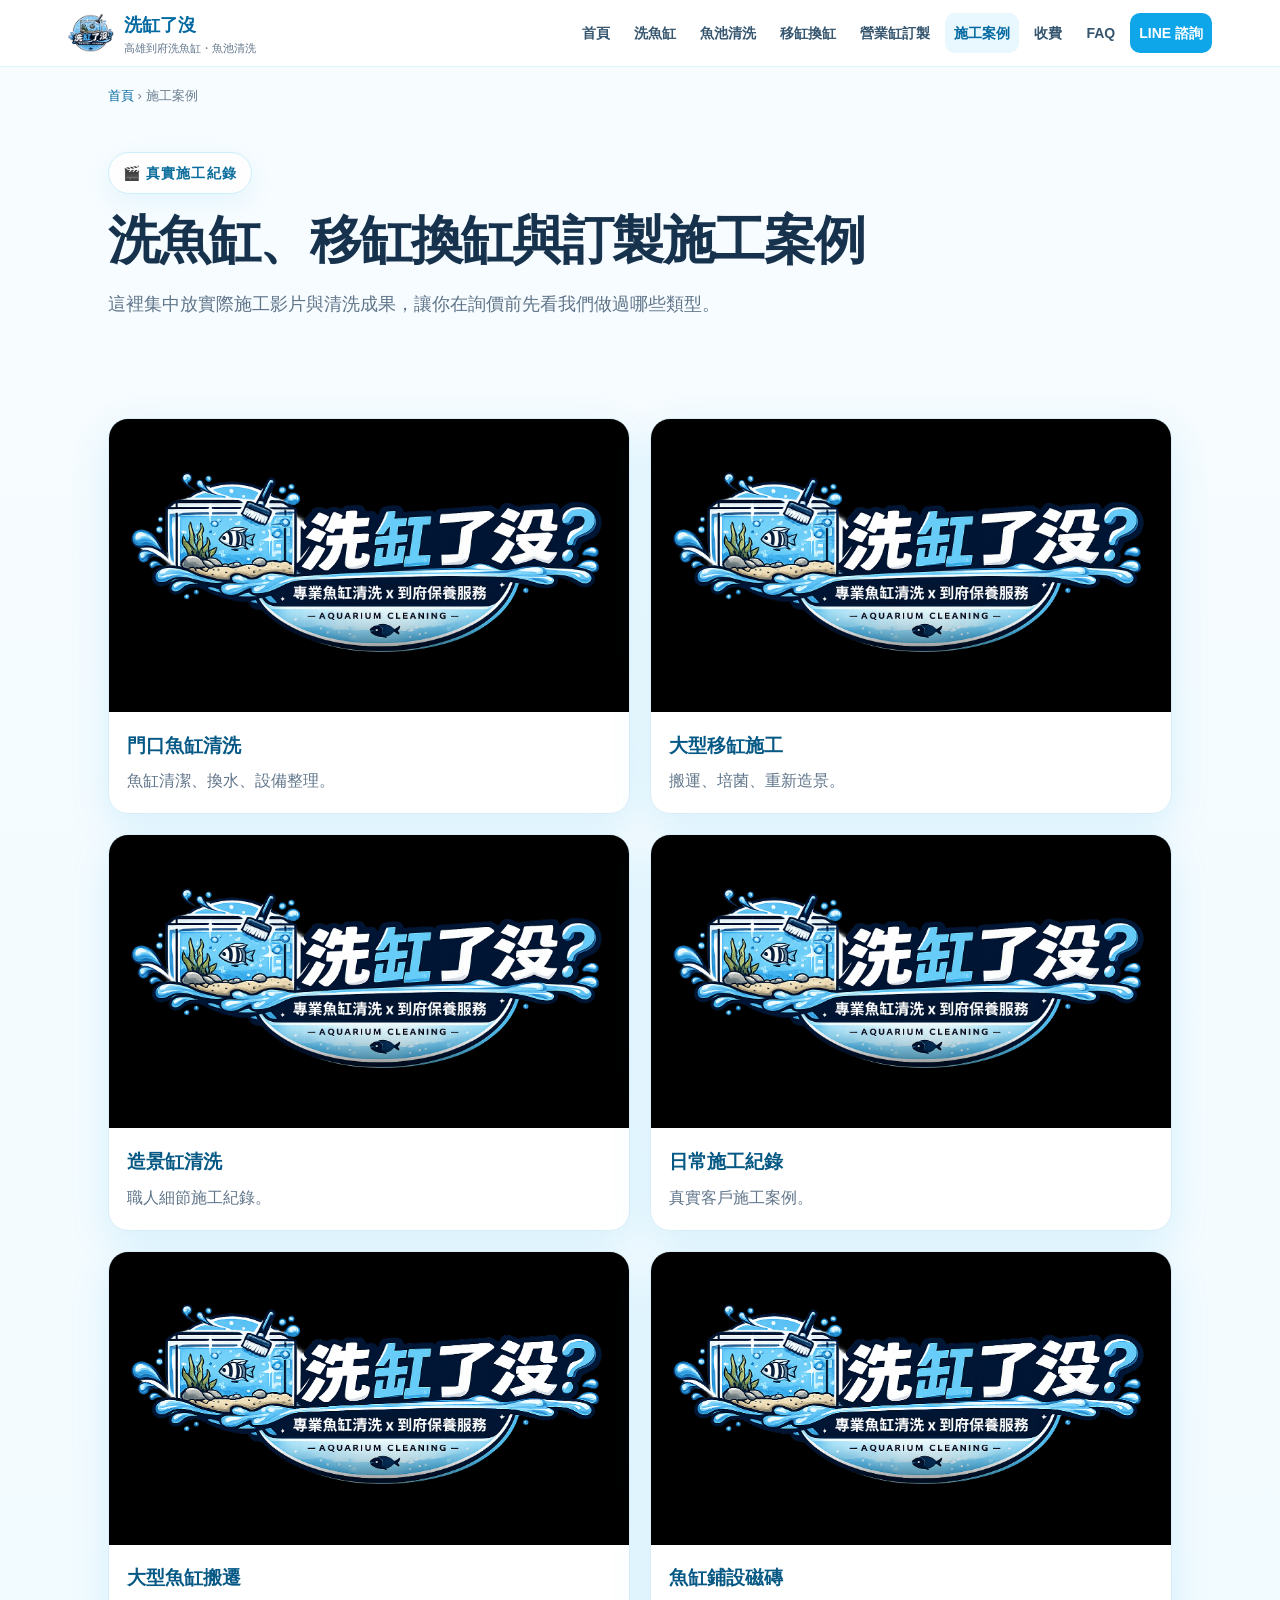
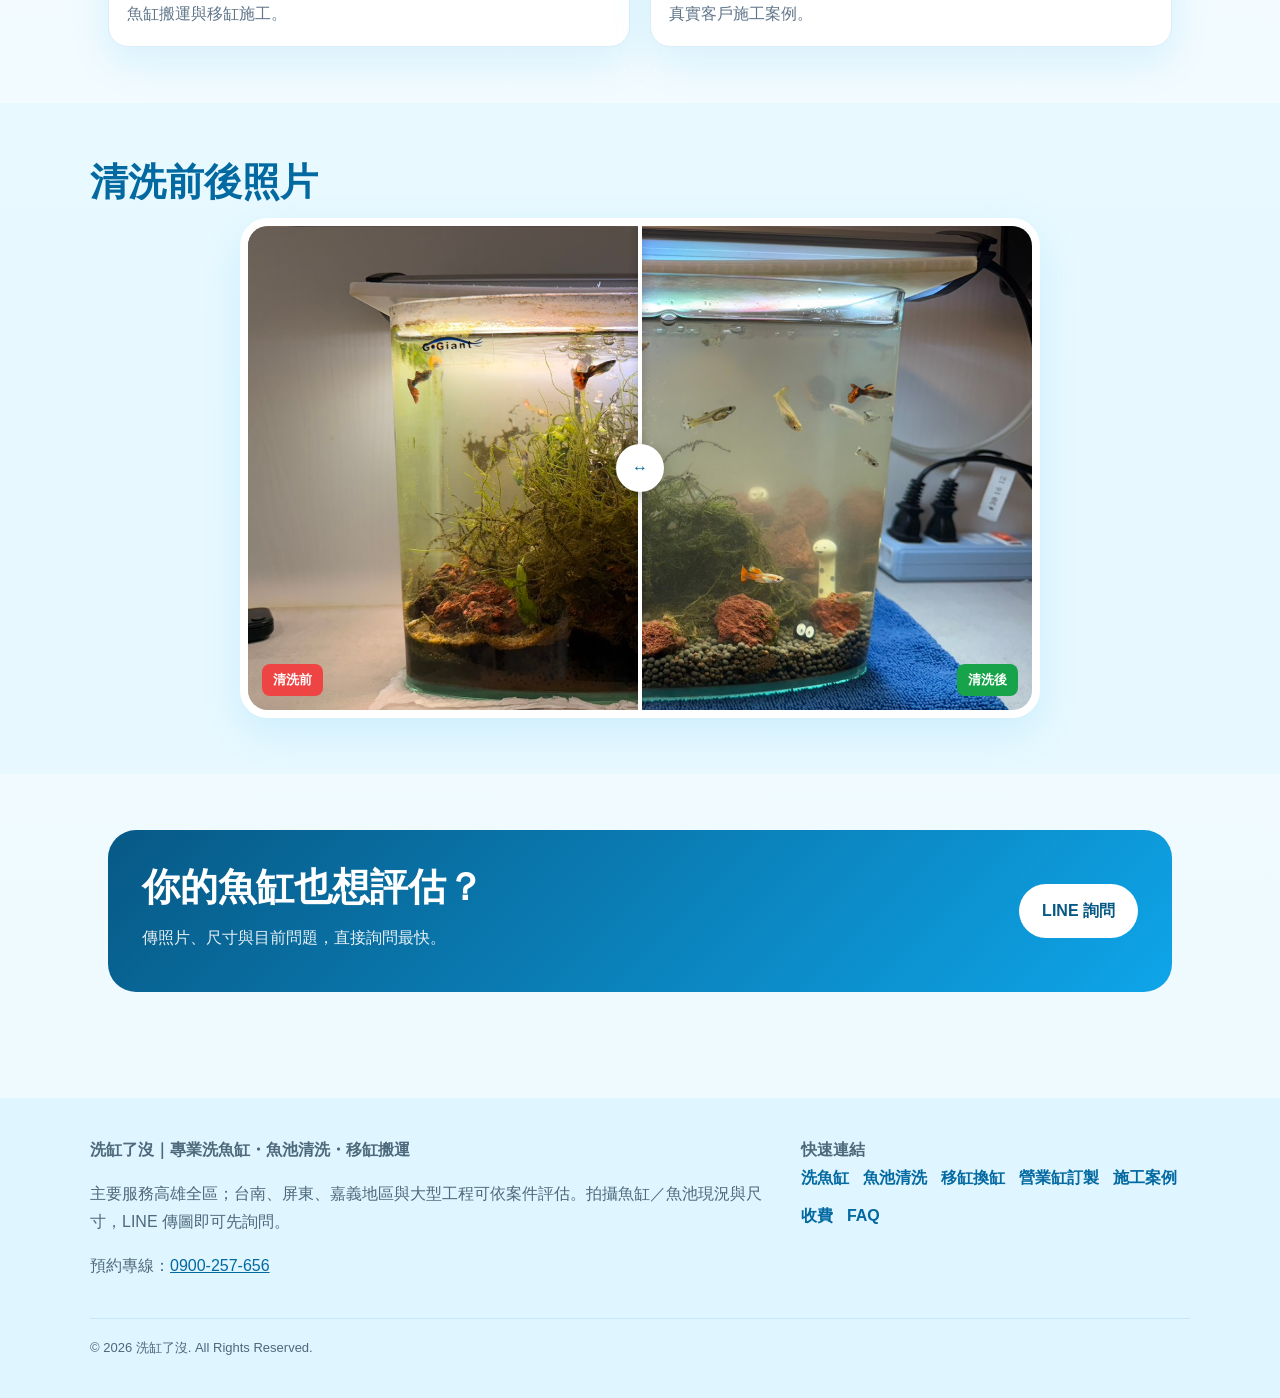
==== cases.html @ 27ceb991 "Add files via upload" ====
<!DOCTYPE html><html lang="zh-Hant-TW"><head><meta charset="UTF-8"><meta name="viewport" content="width=device-width,initial-scale=1.0">
<title>高雄洗魚缸施工案例｜清洗、移缸、訂製實績｜洗缸了沒</title><meta name="description" content="洗缸了沒真實施工案例：魚缸清洗、換缸移缸、魚缸搬遷、造景缸清潔與營業魚缸訂製。查看影片、清洗前後照片與客戶回饋。"><meta name="robots" content="index,follow,max-image-preview:large"><meta name="google-site-verification" content="-i7VXnsVg4zDJ8ApWec60F25MyH0KKUn08Q0PoNsedw"><link rel="canonical" href="https://erita2114.github.io/wash-tank/cases.html">
<link rel="icon" type="image/png" sizes="48x48" href="https://erita2114.github.io/wash-tank/images/logo_48x48.png"><link rel="apple-touch-icon" sizes="180x180" href="https://erita2114.github.io/wash-tank/images/logo_180x180.png"><meta name="theme-color" content="#0ea5e9">
<meta property="og:locale" content="zh_TW"><meta property="og:type" content="website"><meta property="og:site_name" content="洗缸了沒"><meta property="og:title" content="高雄洗魚缸施工案例｜清洗、移缸、訂製實績｜洗缸了沒"><meta property="og:description" content="洗缸了沒真實施工案例：魚缸清洗、換缸移缸、魚缸搬遷、造景缸清潔與營業魚缸訂製。查看影片、清洗前後照片與客戶回饋。"><meta property="og:url" content="https://erita2114.github.io/wash-tank/cases.html"><meta property="og:image" content="https://erita2114.github.io/wash-tank/images/logo2.png"><meta property="og:image:alt" content="洗缸了沒－專業洗魚缸與魚池清洗服務">
<meta name="twitter:card" content="summary_large_image"><meta name="twitter:title" content="高雄洗魚缸施工案例｜清洗、移缸、訂製實績｜洗缸了沒"><meta name="twitter:description" content="洗缸了沒真實施工案例：魚缸清洗、換缸移缸、魚缸搬遷、造景缸清潔與營業魚缸訂製。查看影片、清洗前後照片與客戶回饋。"><meta name="twitter:image" content="https://erita2114.github.io/wash-tank/images/logo2.png">
<link rel="stylesheet" href="site.css"><script type="application/ld+json">{"@context":"https://schema.org","@type":"CollectionPage","name":"洗缸了沒施工案例","url":"https://erita2114.github.io/wash-tank/cases.html","description":"洗缸了沒真實施工案例：魚缸清洗、換缸移缸、魚缸搬遷、造景缸清潔與營業魚缸訂製。查看影片、清洗前後照片與客戶回饋。"}</script></head><body><a class="skip" href="#main">跳到主要內容</a>
<header class="site-header"><nav class="navbar" aria-label="主要導覽">
<a class="brand" href="index.html"><img src="https://erita2114.github.io/wash-tank/images/logo.png" width="46" height="46" alt="洗缸了沒 logo"><span><strong>洗缸了沒</strong><small>高雄到府洗魚缸・魚池清洗</small></span></a>
<button class="menu-btn" type="button" aria-label="開啟選單" aria-expanded="false">☰</button><div class="nav-links"><a href="index.html">首頁</a><a href="fish-tank-cleaning.html">洗魚缸</a><a href="pond-cleaning.html">魚池清洗</a><a href="tank-moving.html">移缸換缸</a><a href="commercial-aquarium.html">營業缸訂製</a><a href="cases.html" aria-current="page">施工案例</a><a href="pricing.html">收費</a><a href="faq.html">FAQ</a><a class="nav-cta" href="https://lin.ee/5P4y75u" rel="nofollow noopener">LINE 諮詢</a></div>
</nav></header><div class="breadcrumb"><a href="index.html">首頁</a> › 施工案例</div><main id="main"><section class="page-hero"><span class="eyebrow">🎬 真實施工紀錄</span><h1>洗魚缸、移缸換缸與訂製施工案例</h1><p>這裡集中放實際施工影片與清洗成果，讓你在詢價前先看我們做過哪些類型。</p></section><section class="section"><div class="video-grid"><article class="video-card"><video controls playsinline preload="metadata" poster="https://erita2114.github.io/wash-tank/images/logo2.png"><source src="https://erita2114.github.io/wash-tank/videos/a01.mp4" type="video/mp4"></video><div class="info"><h3>門口魚缸清洗</h3><p>魚缸清潔、換水、設備整理。</p></div></article><article class="video-card"><video controls playsinline preload="metadata" poster="https://erita2114.github.io/wash-tank/images/logo2.png"><source src="https://erita2114.github.io/wash-tank/videos/%E6%8F%9B%E7%BC%B8%E5%BD%B1%E7%89%87%E6%AA%94%E5%90%8D.mp4" type="video/mp4"></video><div class="info"><h3>大型移缸施工</h3><p>搬運、培菌、重新造景。</p></div></article><article class="video-card"><video controls playsinline preload="metadata" poster="https://erita2114.github.io/wash-tank/images/logo2.png"><source src="https://erita2114.github.io/wash-tank/videos/%E6%B8%85%E6%B4%97%E9%AD%9A%E7%BC%B8%E5%BD%B1%E7%89%87%E6%AA%94%E5%90%8D.mp4" type="video/mp4"></video><div class="info"><h3>造景缸清洗</h3><p>職人細節施工紀錄。</p></div></article><article class="video-card"><video controls playsinline preload="metadata" poster="https://erita2114.github.io/wash-tank/images/logo2.png"><source src="https://erita2114.github.io/wash-tank/videos/%E4%B8%83%E8%B3%A2%E8%B7%AF188%E8%99%9F%20%E5%BD%B1%E7%89%87.mp4" type="video/mp4"></video><div class="info"><h3>日常施工紀錄</h3><p>真實客戶施工案例。</p></div></article><article class="video-card"><video controls playsinline preload="metadata" poster="https://erita2114.github.io/wash-tank/images/logo2.png"><source src="https://erita2114.github.io/wash-tank/videos/%E9%AD%9A%E7%BC%B8%E6%90%AC%E9%81%B7%E5%BD%B1%E7%89%871.mp4" type="video/mp4"></video><div class="info"><h3>大型魚缸搬遷</h3><p>魚缸搬運與移缸施工。</p></div></article><article class="video-card"><video controls playsinline preload="metadata" poster="https://erita2114.github.io/wash-tank/images/logo2.png"><source src="https://erita2114.github.io/wash-tank/videos/%E9%AD%9A%E7%BC%B8%E9%8B%AA%E7%A3%81%E7%A3%9A1.mp4" type="video/mp4"></video><div class="info"><h3>魚缸鋪設磁磚</h3><p>真實客戶施工案例。</p></div></article></div></section><section class="section alt"><div class="inner"><h2>清洗前後照片</h2><div class="comparison"><img class="after" src="https://erita2114.github.io/wash-tank/images/after1.jpg" alt="魚缸清洗後"><span class="label after-l">清洗後</span><img class="before" src="https://erita2114.github.io/wash-tank/images/before1.jpg" alt="魚缸清洗前"><span class="label before-l">清洗前</span><div class="compare-handle"><div class="compare-knob">↔</div></div></div></div></section><section class="section"><div class="callout"><div><h2>你的魚缸也想評估？</h2><p>傳照片、尺寸與目前問題，直接詢問最快。</p></div><a class="btn" href="https://lin.ee/5P4y75u" rel="nofollow noopener">LINE 詢問</a></div></section></main><footer><div class="footer-inner"><div><strong>洗缸了沒｜專業洗魚缸・魚池清洗・移缸搬運</strong><p>主要服務高雄全區；台南、屏東、嘉義地區與大型工程可依案件評估。拍攝魚缸／魚池現況與尺寸，LINE 傳圖即可先詢問。</p><p>預約專線：<a href="tel:0900257656">0900-257-656</a></p></div><div><strong>快速連結</strong><div class="footer-links"><a href="fish-tank-cleaning.html">洗魚缸</a><a href="pond-cleaning.html">魚池清洗</a><a href="tank-moving.html">移缸換缸</a><a href="commercial-aquarium.html">營業缸訂製</a><a href="cases.html">施工案例</a><a href="pricing.html">收費</a><a href="faq.html">FAQ</a></div></div></div><div class="copyright">© 2026 洗缸了沒. All Rights Reserved.</div></footer><script src="site.js" defer></script></body></html>
---- site.css ----
:root{--bg:#f0faff;--card:#fff;--blue:#0ea5e9;--blue-dark:#0369a1;--ink:#17324d;--muted:#60758a;--line:#d9eef8;--soft:#e9f8ff;--green:#16a34a;--amber:#f59e0b;--radius:22px;--shadow:0 14px 40px rgba(14,165,233,.12)}
*{box-sizing:border-box}html{scroll-behavior:smooth}body{margin:0;font-family:-apple-system,BlinkMacSystemFont,"Segoe UI","Noto Sans TC",Arial,sans-serif;color:var(--ink);background:linear-gradient(180deg,#f7fcff 0,#eefaff 100%);line-height:1.75}img{max-width:100%;height:auto}a{color:var(--blue-dark)}
.skip{position:absolute;left:-9999px}.skip:focus{left:12px;top:12px;background:#fff;padding:10px 14px;z-index:9999;border-radius:10px}
.site-header{position:sticky;top:0;z-index:1000;background:rgba(255,255,255,.92);backdrop-filter:blur(14px);border-bottom:1px solid rgba(14,165,233,.12)}
.navbar{max-width:1180px;margin:auto;display:flex;align-items:center;gap:18px;padding:10px 18px}.brand{display:flex;align-items:center;gap:10px;text-decoration:none;min-width:190px}.brand img{width:46px;height:46px;object-fit:contain}.brand strong{display:block;color:var(--blue-dark);font-size:18px}.brand small{display:block;color:var(--muted);font-size:11px;line-height:1.25}.nav-links{margin-left:auto;display:flex;flex-wrap:wrap;align-items:center;gap:6px}.nav-links a{text-decoration:none;color:#36566f;padding:8px 9px;border-radius:10px;font-size:14px;font-weight:650}.nav-links a:hover,.nav-links a[aria-current="page"]{background:var(--soft);color:var(--blue-dark)}.nav-cta{background:var(--blue)!important;color:#fff!important}.menu-btn{display:none;margin-left:auto;border:0;background:var(--soft);font-size:22px;border-radius:10px;padding:7px 10px}
.hero{position:relative;overflow:hidden;padding:72px 18px 58px}.hero:before,.hero:after{content:"";position:absolute;border-radius:50%;background:radial-gradient(circle at 30% 30%,rgba(255,255,255,.95),rgba(56,189,248,.16));z-index:-1}.hero:before{width:260px;height:260px;left:-90px;top:40px}.hero:after{width:340px;height:340px;right:-140px;bottom:-80px}.hero-inner{max-width:1100px;margin:auto;display:grid;grid-template-columns:1.15fr .85fr;gap:38px;align-items:center}.eyebrow{display:inline-flex;gap:8px;align-items:center;background:#e0f7ff;color:#075985;padding:7px 12px;border-radius:999px;font-size:14px;font-weight:800}.hero h1,.page-hero h1{font-size:clamp(34px,5.3vw,62px);line-height:1.16;margin:16px 0 18px;letter-spacing:-.03em}.hero p{font-size:18px;color:#49657b;max-width:720px}.hero-logo-card{background:linear-gradient(180deg,#fff,#e5f7ff);border:10px solid #fff;border-radius:42px;padding:38px 24px;box-shadow:0 24px 60px rgba(14,165,233,.18);text-align:center;min-height:360px;display:flex;flex-direction:column;justify-content:center;position:relative}.hero-logo-card img{width:min(420px,90%);margin:auto}.fish-row{font-size:36px;letter-spacing:18px;opacity:.82}.cta-row{display:flex;gap:12px;flex-wrap:wrap;margin-top:25px}.btn{display:inline-flex;align-items:center;justify-content:center;text-decoration:none;border-radius:999px;padding:12px 22px;font-weight:850;border:1px solid transparent}.btn-primary{background:var(--blue);color:#fff;box-shadow:0 8px 24px rgba(14,165,233,.28)}.btn-secondary{background:#fff;border-color:#bfe7f8;color:var(--blue-dark)}
.trust{max-width:1100px;margin:26px auto 38px;padding:0 18px;display:grid;grid-template-columns:repeat(3,1fr);gap:12px;position:relative;z-index:3}.trust div{background:#fff;border:1px solid var(--line);border-radius:16px;padding:15px 18px;box-shadow:0 8px 26px rgba(14,165,233,.08);font-weight:750;text-align:center;color:#315b75}
.section{max-width:1100px;margin:auto;padding:56px 18px}.section.alt{max-width:none;background:rgba(224,247,255,.55)}.section.alt>.inner{max-width:1100px;margin:auto}.section h2{font-size:clamp(26px,4vw,38px);line-height:1.25;color:var(--blue-dark);margin:0 0 12px}.lead{color:var(--muted);font-size:17px;margin:0 0 28px}.grid{display:grid;grid-template-columns:repeat(3,1fr);gap:18px}.grid.two{grid-template-columns:repeat(2,1fr)}.card{background:var(--card);border:1px solid var(--line);border-radius:var(--radius);padding:24px;box-shadow:var(--shadow)}.card h3{margin:8px 0;color:#075985;font-size:21px}.card p{color:#5d7183;margin:8px 0 0}.icon{font-size:34px}.service-card a.more{display:inline-block;margin-top:16px;font-weight:850;text-decoration:none}.badge{display:inline-block;background:#e5f8ed;color:#167c3d;border-radius:999px;padding:4px 9px;font-size:12px;font-weight:800}.price{font-size:31px;font-weight:900;color:var(--blue);margin-top:8px}.note{font-size:13px;color:#6f8292}.callout{background:linear-gradient(135deg,#075985,#0ea5e9);color:#fff;border-radius:28px;padding:34px;display:flex;align-items:center;gap:28px;justify-content:space-between}.callout h2{color:#fff}.callout p{margin:6px 0;opacity:.9}.callout .btn{background:#fff;color:#075985;white-space:nowrap}
.comparison{position:relative;max-width:800px;aspect-ratio:16/10;margin:auto;border:8px solid #fff;border-radius:28px;overflow:hidden;box-shadow:var(--shadow);user-select:none}.comparison img{position:absolute;width:100%;height:100%;object-fit:cover;left:0;top:0}.comparison .after{z-index:1}.comparison .before{z-index:2;clip-path:inset(0 50% 0 0)}.compare-handle{position:absolute;z-index:4;left:calc(50% - 2px);top:0;width:4px;height:100%;background:#fff;box-shadow:0 0 8px #0004;cursor:ew-resize}.compare-knob{position:absolute;width:48px;height:48px;left:50%;top:50%;transform:translate(-50%,-50%);background:#fff;color:#0369a1;border-radius:50%;display:grid;place-items:center;font-weight:900;box-shadow:0 4px 18px #0004}.label{position:absolute;bottom:14px;z-index:3;padding:5px 11px;border-radius:8px;color:#fff;font-weight:850;font-size:13px}.label.before-l{left:14px;background:#ef4444}.label.after-l{right:14px;background:#16a34a}
.video-grid{display:grid;grid-template-columns:repeat(2,1fr);gap:20px}.video-card{background:#fff;border:1px solid var(--line);border-radius:20px;overflow:hidden;box-shadow:var(--shadow)}.video-card video{display:block;width:100%;aspect-ratio:16/9;object-fit:cover;background:#000}.video-card .info{padding:18px}.video-card h3{margin:0 0 5px;color:#075985}.video-card p{margin:0;color:var(--muted)}
.review-head{display:flex;justify-content:space-between;gap:10px}.stars{color:var(--amber);letter-spacing:2px}.review-img{width:100%;aspect-ratio:4/3;object-fit:cover;border-radius:14px;margin-top:14px}.steps{display:grid;grid-template-columns:repeat(4,1fr);gap:14px}.step{text-align:center;background:#fff;border:1px solid var(--line);border-radius:18px;padding:20px}.step-num{width:34px;height:34px;display:grid;place-items:center;margin:0 auto 9px;border-radius:50%;background:var(--blue);color:#fff;font-weight:900}
.breadcrumb{max-width:1100px;margin:18px auto 0;padding:0 18px;font-size:13px;color:#6b7f90}.breadcrumb a{text-decoration:none}.page-hero{max-width:1100px;margin:auto;padding:44px 18px 24px}.page-hero h1{font-size:clamp(32px,4.5vw,52px)}.page-hero p{max-width:850px;font-size:18px;color:var(--muted)}.toc{background:#fff;border:1px solid var(--line);border-radius:18px;padding:20px}.toc a{display:inline-block;margin:4px 12px 4px 0;font-weight:750;text-decoration:none}
.faq details{background:#fff;border:1px solid var(--line);border-radius:16px;margin:11px 0;padding:0 18px}.faq summary{cursor:pointer;font-weight:850;color:#075985;padding:17px 0}.faq p{margin:0 0 18px;color:#5e7283}.table-wrap{overflow:auto;border-radius:18px;border:1px solid var(--line);background:#fff}.pricing-table{width:100%;border-collapse:collapse;min-width:650px}.pricing-table th,.pricing-table td{padding:16px;border-bottom:1px solid #eaf3f7;text-align:left}.pricing-table th{background:#e8f8ff;color:#075985}.pricing-table tr:last-child td{border-bottom:0}
footer{margin-top:50px;background:#dff5ff;color:#4e697b;padding:38px 18px}.footer-inner{max-width:1100px;margin:auto;display:grid;grid-template-columns:1.4fr .8fr;gap:30px}.footer-links{display:flex;gap:10px 14px;flex-wrap:wrap}.footer-links a{text-decoration:none;font-weight:700}.copyright{max-width:1100px;margin:22px auto 0;padding-top:18px;border-top:1px solid #c5e8f5;font-size:13px}
@media(max-width:900px){.hero-inner{grid-template-columns:1fr}.hero-logo-card{min-height:280px}.grid{grid-template-columns:repeat(2,1fr)}.steps{grid-template-columns:repeat(2,1fr)}.nav-links{display:none;position:absolute;left:12px;right:12px;top:68px;background:#fff;border:1px solid var(--line);border-radius:16px;padding:10px;box-shadow:var(--shadow)}.nav-links.open{display:grid}.menu-btn{display:block}.trust{grid-template-columns:1fr}.footer-inner{grid-template-columns:1fr}}
@media(max-width:620px){.hero{padding-top:44px}.hero h1,.page-hero h1{font-size:34px}.hero p,.page-hero p{font-size:16px}.grid,.grid.two,.video-grid{grid-template-columns:1fr}.steps{grid-template-columns:1fr 1fr}.callout{display:block}.callout .btn{margin-top:18px}.navbar{padding:9px 12px}.brand small{display:none}.section{padding:42px 16px}.page-hero{padding:34px 16px 18px}.fish-row{font-size:28px}}

/* ===== 首頁水族動態視覺 V2 ===== */
body{position:relative;isolation:isolate}
.site-header,main,footer{position:relative;z-index:2}
.bubble-layer{position:fixed;inset:0;overflow:hidden;pointer-events:none;z-index:0}
.bubble{position:absolute;bottom:-60px;border-radius:50%;background:radial-gradient(circle at 30% 28%,rgba(255,255,255,.96) 0 18%,rgba(125,211,252,.36) 40%,rgba(14,165,233,.10) 72%,transparent 74%);border:1px solid rgba(125,211,252,.22);filter:drop-shadow(0 3px 8px rgba(14,165,233,.08));animation:bubble-rise linear infinite}
.b1{left:7%;width:18px;height:18px;animation-duration:9s;animation-delay:-2s}.b2{left:18%;width:10px;height:10px;animation-duration:7s;animation-delay:-5s}.b3{left:34%;width:25px;height:25px;animation-duration:12s;animation-delay:-8s}.b4{left:49%;width:13px;height:13px;animation-duration:8s;animation-delay:-3s}.b5{left:63%;width:21px;height:21px;animation-duration:11s;animation-delay:-6s}.b6{left:76%;width:12px;height:12px;animation-duration:7.5s;animation-delay:-1s}.b7{left:88%;width:28px;height:28px;animation-duration:13s;animation-delay:-10s}.b8{left:95%;width:9px;height:9px;animation-duration:6.5s;animation-delay:-4s}
@keyframes bubble-rise{0%{transform:translateY(0) scale(.85);opacity:0}10%{opacity:.58}85%{opacity:.42}100%{transform:translateY(-118vh) scale(1.35);opacity:0}}

.hero{background:linear-gradient(180deg,rgba(247,253,255,.82),rgba(233,248,255,.62));padding:76px 18px 66px}
.hero-inner{grid-template-columns:1.02fr .98fr;gap:52px}
.hero-copy{position:relative;z-index:5}
.eyebrow{background:rgba(255,255,255,.86);border:1px solid #cdeefb;box-shadow:0 8px 24px rgba(14,165,233,.08);letter-spacing:.08em;color:#0b6d9c;padding:8px 14px}
.hero h1{margin:20px 0 10px;letter-spacing:-.02em;line-height:1.05}
.hero-brand{display:block;color:#075985;font-size:clamp(48px,7vw,80px);font-weight:950;letter-spacing:.02em;text-shadow:0 4px 20px rgba(14,165,233,.08)}
.hero-title-line{display:block;margin-top:12px;color:#24475f;font-size:clamp(27px,3.7vw,43px);font-weight:850;letter-spacing:.01em}
.hero-service-line{margin:0 0 14px!important;color:#0c83ba!important;font-size:15px!important;font-weight:850;letter-spacing:.12em}
.hero-copy>p:not(.hero-service-line){max-width:650px;font-size:17px;line-height:1.9;color:#536f82}

.hero-aquarium{position:relative;min-height:420px;border:11px solid rgba(255,255,255,.94);border-radius:44px 44px 64px 64px;overflow:hidden;background:linear-gradient(180deg,#effcff 0%,#dff7ff 30%,#b9e9fb 100%);box-shadow:0 26px 70px rgba(14,165,233,.20),inset 0 0 55px rgba(255,255,255,.72)}
.hero-aquarium:before{content:"";position:absolute;left:0;right:0;top:0;height:16%;background:linear-gradient(180deg,rgba(255,255,255,.86),rgba(255,255,255,0));z-index:1}
.hero-aquarium:after{content:"";position:absolute;inset:16px 24px auto 24px;height:2px;background:rgba(255,255,255,.8);box-shadow:0 8px 18px rgba(255,255,255,.78);z-index:1}
.tank-glow{position:absolute;width:250px;height:250px;right:-80px;top:-70px;border-radius:50%;background:radial-gradient(circle,rgba(255,255,255,.92),rgba(255,255,255,0) 70%)}
.hero-tank-logo{position:absolute;z-index:4;width:min(72%,390px);left:50%;top:48%;transform:translate(-50%,-50%);filter:drop-shadow(0 12px 22px rgba(3,105,161,.12))}
.tank-floor{position:absolute;left:-8%;right:-8%;bottom:-18px;height:82px;border-radius:50% 50% 0 0;background:linear-gradient(180deg,#f7e7bd,#e5c58b);opacity:.62;z-index:2;box-shadow:inset 0 8px 16px rgba(255,255,255,.35)}
.fish{position:absolute;z-index:3;font-size:clamp(30px,4vw,48px);filter:drop-shadow(0 8px 10px rgba(3,105,161,.13));will-change:transform,left,right}
.fish-a{top:18%;animation:swim-right-v2 10s linear infinite}
.fish-b{top:66%;animation:swim-left-v2 13s linear infinite;animation-delay:-5s}
.fish-c{top:40%;font-size:clamp(26px,3.4vw,42px);animation:swim-right-v2 16s linear infinite;animation-delay:-9s}
@keyframes swim-right-v2{0%{left:-18%;transform:translateY(0) scaleX(-1) rotate(-2deg)}24%{transform:translateY(-9px) scaleX(-1) rotate(2deg)}49%{left:108%;transform:translateY(4px) scaleX(-1) rotate(-1deg)}50%{left:108%;transform:translateY(4px) scaleX(1) rotate(1deg)}74%{transform:translateY(-7px) scaleX(1) rotate(-2deg)}100%{left:-18%;transform:translateY(0) scaleX(1) rotate(2deg)}}
@keyframes swim-left-v2{0%{right:-18%;transform:translateY(0) scaleX(1)}49%{right:108%;transform:translateY(-8px) scaleX(1)}50%{right:108%;transform:translateY(-8px) scaleX(-1)}100%{right:-18%;transform:translateY(0) scaleX(-1)}}
.tank-bubble{position:absolute;bottom:42px;border-radius:50%;border:1px solid rgba(255,255,255,.92);background:rgba(255,255,255,.25);z-index:2;animation:tank-bubble-up 5s ease-in infinite}
.tb1{left:15%;width:9px;height:9px;animation-delay:-1s}.tb2{left:23%;width:15px;height:15px;animation-delay:-3.5s}.tb3{right:17%;width:11px;height:11px;animation-delay:-2s}.tb4{right:27%;width:7px;height:7px;animation-delay:-4.4s}
@keyframes tank-bubble-up{0%{transform:translateY(0) translateX(0);opacity:0}12%{opacity:.9}70%{transform:translateY(-260px) translateX(8px);opacity:.65}100%{transform:translateY(-360px) translateX(-4px);opacity:0}}

@media(max-width:900px){.hero-inner{gap:28px}.hero-aquarium{min-height:340px}.hero-brand{font-size:clamp(46px,11vw,68px)}.hero-title-line{font-size:clamp(26px,6vw,38px)}}
@media(max-width:620px){.hero{padding-top:46px}.hero h1{margin-top:16px}.hero-brand{font-size:46px}.hero-title-line{font-size:28px;line-height:1.25}.hero-service-line{letter-spacing:.06em}.hero-aquarium{min-height:300px;border-width:8px;border-radius:30px 30px 44px 44px}.hero-tank-logo{width:76%}.bubble-layer{opacity:.72}}

@media (prefers-reduced-motion: reduce){.bubble,.fish,.tank-bubble{animation-duration:1ms!important;animation-iteration-count:1!important}}
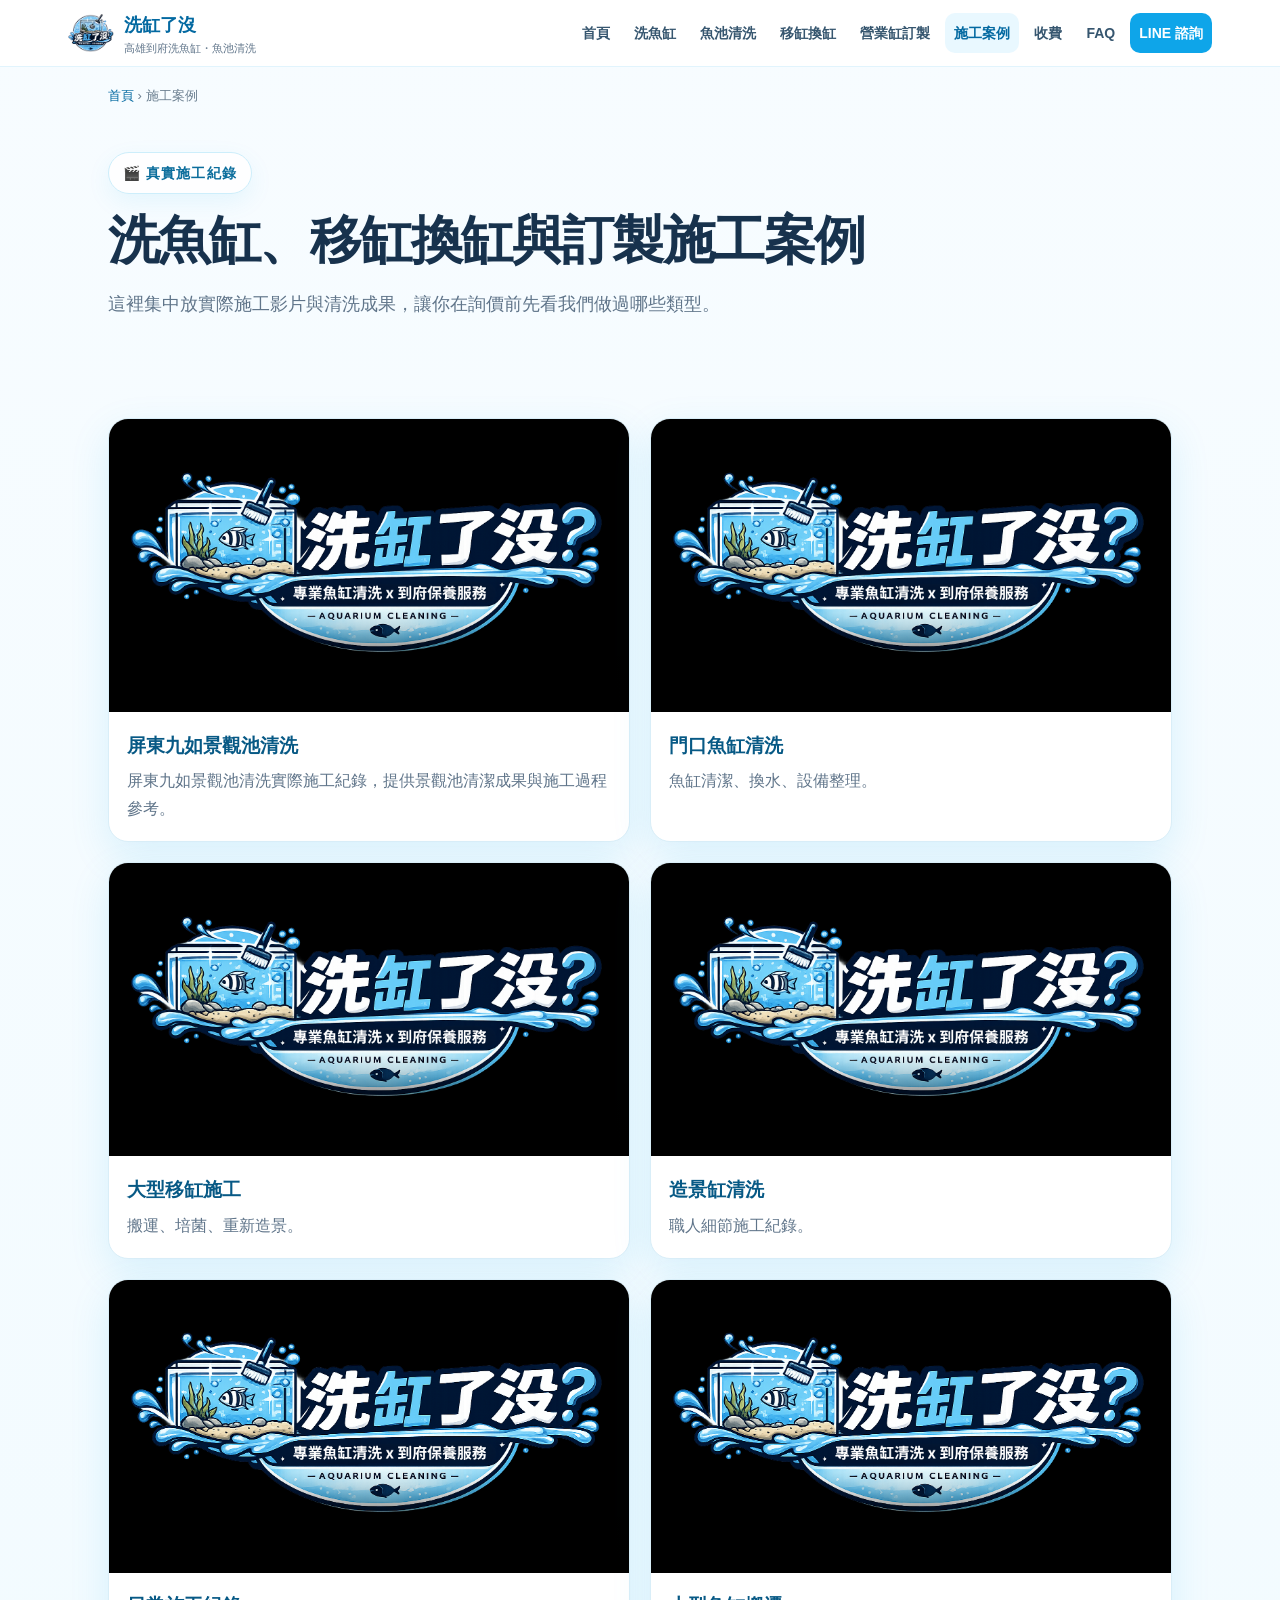
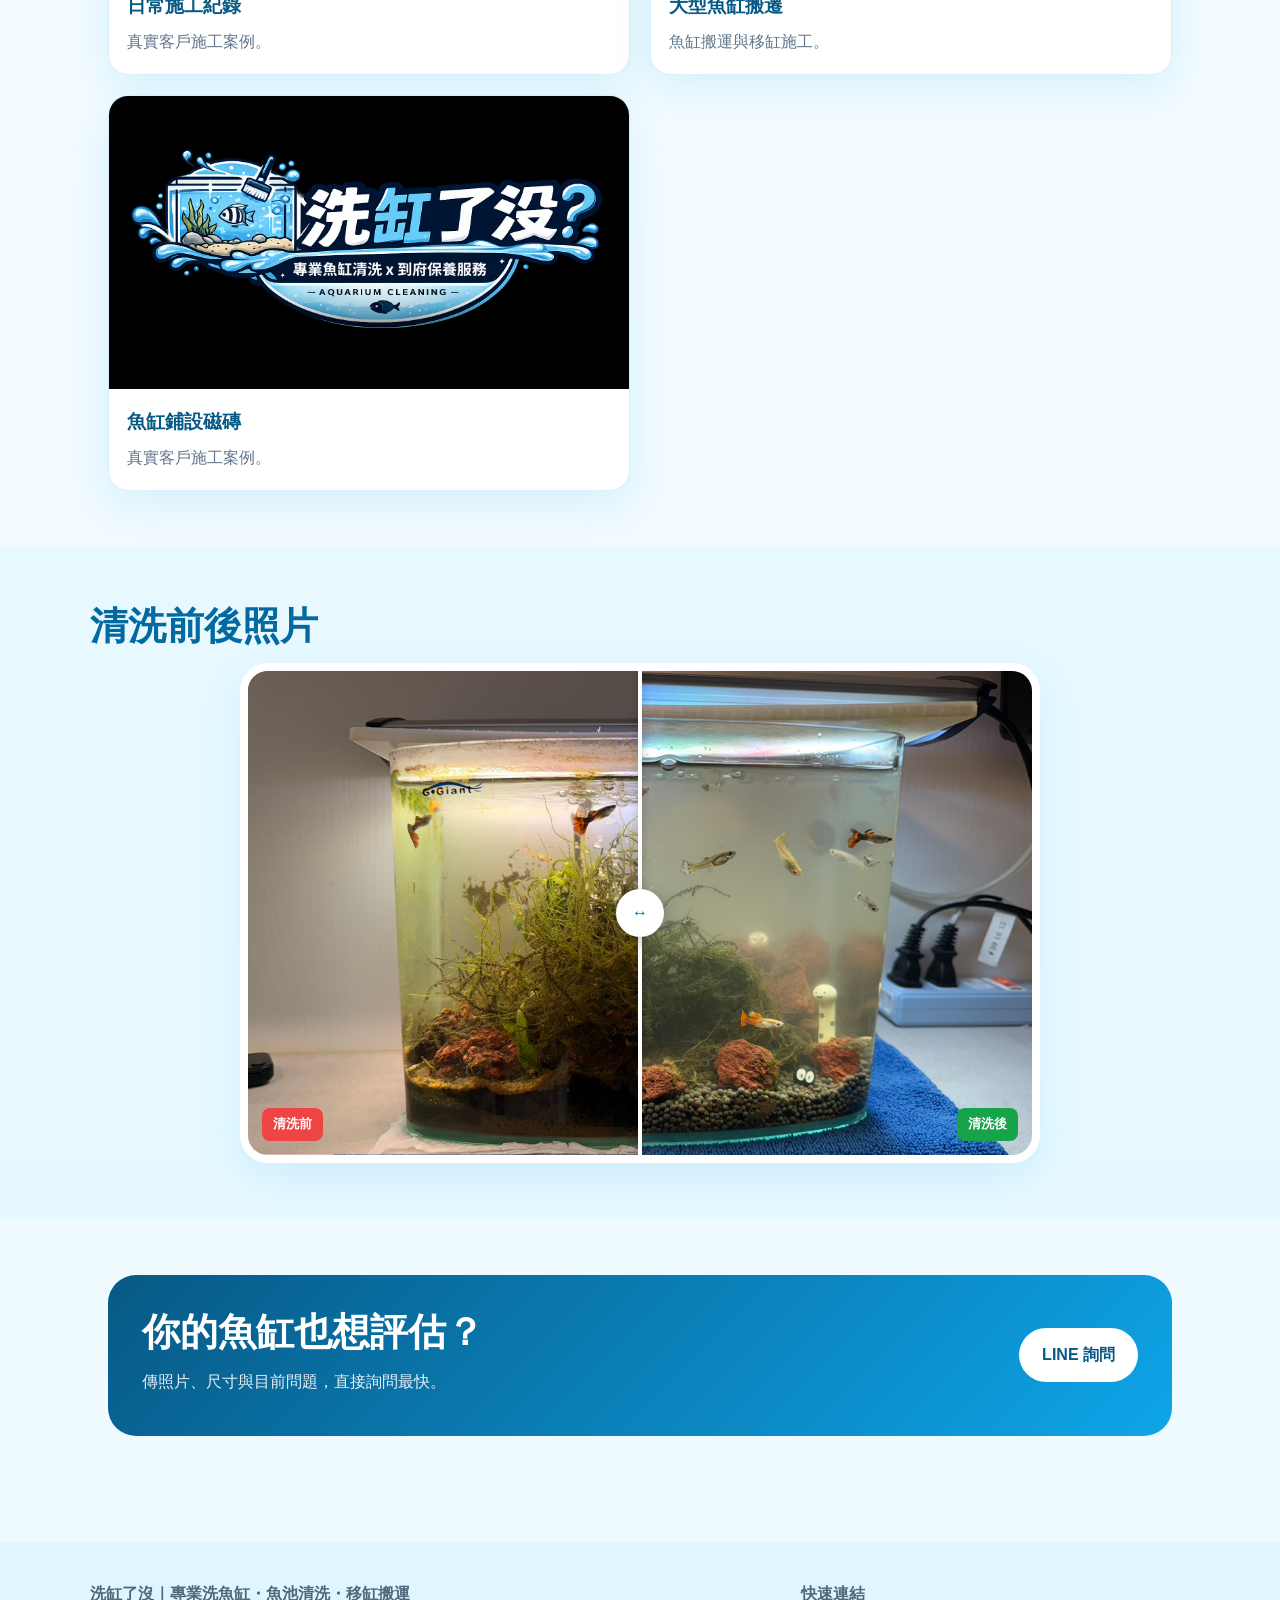
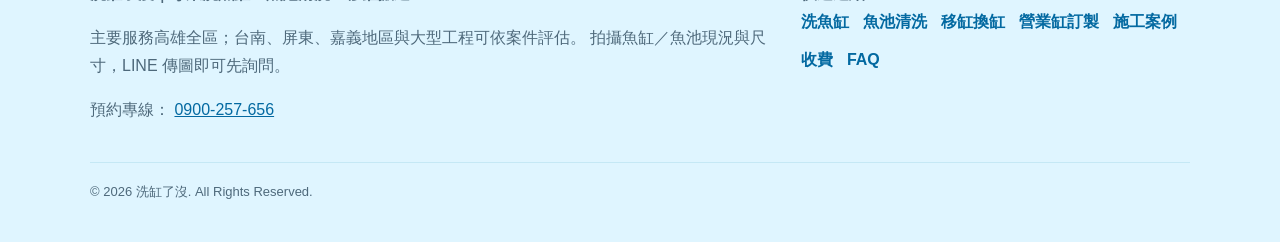
==== commit 31e640c9: "Update cases.html" ====
--- a/cases.html
+++ b/cases.html
@@ -1,10 +1,425 @@
-<!DOCTYPE html><html lang="zh-Hant-TW"><head><meta charset="UTF-8"><meta name="viewport" content="width=device-width,initial-scale=1.0">
-<title>高雄洗魚缸施工案例｜清洗、移缸、訂製實績｜洗缸了沒</title><meta name="description" content="洗缸了沒真實施工案例：魚缸清洗、換缸移缸、魚缸搬遷、造景缸清潔與營業魚缸訂製。查看影片、清洗前後照片與客戶回饋。"><meta name="robots" content="index,follow,max-image-preview:large"><meta name="google-site-verification" content="-i7VXnsVg4zDJ8ApWec60F25MyH0KKUn08Q0PoNsedw"><link rel="canonical" href="https://erita2114.github.io/wash-tank/cases.html">
-<link rel="icon" type="image/png" sizes="48x48" href="https://erita2114.github.io/wash-tank/images/logo_48x48.png"><link rel="apple-touch-icon" sizes="180x180" href="https://erita2114.github.io/wash-tank/images/logo_180x180.png"><meta name="theme-color" content="#0ea5e9">
-<meta property="og:locale" content="zh_TW"><meta property="og:type" content="website"><meta property="og:site_name" content="洗缸了沒"><meta property="og:title" content="高雄洗魚缸施工案例｜清洗、移缸、訂製實績｜洗缸了沒"><meta property="og:description" content="洗缸了沒真實施工案例：魚缸清洗、換缸移缸、魚缸搬遷、造景缸清潔與營業魚缸訂製。查看影片、清洗前後照片與客戶回饋。"><meta property="og:url" content="https://erita2114.github.io/wash-tank/cases.html"><meta property="og:image" content="https://erita2114.github.io/wash-tank/images/logo2.png"><meta property="og:image:alt" content="洗缸了沒－專業洗魚缸與魚池清洗服務">
-<meta name="twitter:card" content="summary_large_image"><meta name="twitter:title" content="高雄洗魚缸施工案例｜清洗、移缸、訂製實績｜洗缸了沒"><meta name="twitter:description" content="洗缸了沒真實施工案例：魚缸清洗、換缸移缸、魚缸搬遷、造景缸清潔與營業魚缸訂製。查看影片、清洗前後照片與客戶回饋。"><meta name="twitter:image" content="https://erita2114.github.io/wash-tank/images/logo2.png">
-<link rel="stylesheet" href="site.css"><script type="application/ld+json">{"@context":"https://schema.org","@type":"CollectionPage","name":"洗缸了沒施工案例","url":"https://erita2114.github.io/wash-tank/cases.html","description":"洗缸了沒真實施工案例：魚缸清洗、換缸移缸、魚缸搬遷、造景缸清潔與營業魚缸訂製。查看影片、清洗前後照片與客戶回饋。"}</script></head><body><a class="skip" href="#main">跳到主要內容</a>
-<header class="site-header"><nav class="navbar" aria-label="主要導覽">
-<a class="brand" href="index.html"><img src="https://erita2114.github.io/wash-tank/images/logo.png" width="46" height="46" alt="洗缸了沒 logo"><span><strong>洗缸了沒</strong><small>高雄到府洗魚缸・魚池清洗</small></span></a>
-<button class="menu-btn" type="button" aria-label="開啟選單" aria-expanded="false">☰</button><div class="nav-links"><a href="index.html">首頁</a><a href="fish-tank-cleaning.html">洗魚缸</a><a href="pond-cleaning.html">魚池清洗</a><a href="tank-moving.html">移缸換缸</a><a href="commercial-aquarium.html">營業缸訂製</a><a href="cases.html" aria-current="page">施工案例</a><a href="pricing.html">收費</a><a href="faq.html">FAQ</a><a class="nav-cta" href="https://lin.ee/5P4y75u" rel="nofollow noopener">LINE 諮詢</a></div>
-</nav></header><div class="breadcrumb"><a href="index.html">首頁</a> › 施工案例</div><main id="main"><section class="page-hero"><span class="eyebrow">🎬 真實施工紀錄</span><h1>洗魚缸、移缸換缸與訂製施工案例</h1><p>這裡集中放實際施工影片與清洗成果，讓你在詢價前先看我們做過哪些類型。</p></section><section class="section"><div class="video-grid"><article class="video-card"><video controls playsinline preload="metadata" poster="https://erita2114.github.io/wash-tank/images/logo2.png"><source src="https://erita2114.github.io/wash-tank/videos/a01.mp4" type="video/mp4"></video><div class="info"><h3>門口魚缸清洗</h3><p>魚缸清潔、換水、設備整理。</p></div></article><article class="video-card"><video controls playsinline preload="metadata" poster="https://erita2114.github.io/wash-tank/images/logo2.png"><source src="https://erita2114.github.io/wash-tank/videos/%E6%8F%9B%E7%BC%B8%E5%BD%B1%E7%89%87%E6%AA%94%E5%90%8D.mp4" type="video/mp4"></video><div class="info"><h3>大型移缸施工</h3><p>搬運、培菌、重新造景。</p></div></article><article class="video-card"><video controls playsinline preload="metadata" poster="https://erita2114.github.io/wash-tank/images/logo2.png"><source src="https://erita2114.github.io/wash-tank/videos/%E6%B8%85%E6%B4%97%E9%AD%9A%E7%BC%B8%E5%BD%B1%E7%89%87%E6%AA%94%E5%90%8D.mp4" type="video/mp4"></video><div class="info"><h3>造景缸清洗</h3><p>職人細節施工紀錄。</p></div></article><article class="video-card"><video controls playsinline preload="metadata" poster="https://erita2114.github.io/wash-tank/images/logo2.png"><source src="https://erita2114.github.io/wash-tank/videos/%E4%B8%83%E8%B3%A2%E8%B7%AF188%E8%99%9F%20%E5%BD%B1%E7%89%87.mp4" type="video/mp4"></video><div class="info"><h3>日常施工紀錄</h3><p>真實客戶施工案例。</p></div></article><article class="video-card"><video controls playsinline preload="metadata" poster="https://erita2114.github.io/wash-tank/images/logo2.png"><source src="https://erita2114.github.io/wash-tank/videos/%E9%AD%9A%E7%BC%B8%E6%90%AC%E9%81%B7%E5%BD%B1%E7%89%871.mp4" type="video/mp4"></video><div class="info"><h3>大型魚缸搬遷</h3><p>魚缸搬運與移缸施工。</p></div></article><article class="video-card"><video controls playsinline preload="metadata" poster="https://erita2114.github.io/wash-tank/images/logo2.png"><source src="https://erita2114.github.io/wash-tank/videos/%E9%AD%9A%E7%BC%B8%E9%8B%AA%E7%A3%81%E7%A3%9A1.mp4" type="video/mp4"></video><div class="info"><h3>魚缸鋪設磁磚</h3><p>真實客戶施工案例。</p></div></article></div></section><section class="section alt"><div class="inner"><h2>清洗前後照片</h2><div class="comparison"><img class="after" src="https://erita2114.github.io/wash-tank/images/after1.jpg" alt="魚缸清洗後"><span class="label after-l">清洗後</span><img class="before" src="https://erita2114.github.io/wash-tank/images/before1.jpg" alt="魚缸清洗前"><span class="label before-l">清洗前</span><div class="compare-handle"><div class="compare-knob">↔</div></div></div></div></section><section class="section"><div class="callout"><div><h2>你的魚缸也想評估？</h2><p>傳照片、尺寸與目前問題，直接詢問最快。</p></div><a class="btn" href="https://lin.ee/5P4y75u" rel="nofollow noopener">LINE 詢問</a></div></section></main><footer><div class="footer-inner"><div><strong>洗缸了沒｜專業洗魚缸・魚池清洗・移缸搬運</strong><p>主要服務高雄全區；台南、屏東、嘉義地區與大型工程可依案件評估。拍攝魚缸／魚池現況與尺寸，LINE 傳圖即可先詢問。</p><p>預約專線：<a href="tel:0900257656">0900-257-656</a></p></div><div><strong>快速連結</strong><div class="footer-links"><a href="fish-tank-cleaning.html">洗魚缸</a><a href="pond-cleaning.html">魚池清洗</a><a href="tank-moving.html">移缸換缸</a><a href="commercial-aquarium.html">營業缸訂製</a><a href="cases.html">施工案例</a><a href="pricing.html">收費</a><a href="faq.html">FAQ</a></div></div></div><div class="copyright">© 2026 洗缸了沒. All Rights Reserved.</div></footer><script src="site.js" defer></script></body></html>+<!DOCTYPE html>
+<html lang="zh-Hant-TW">
+
+<head>
+    <meta charset="UTF-8">
+    <meta name="viewport" content="width=device-width, initial-scale=1.0">
+
+    <!-- ==================== SEO 基本設定 ==================== -->
+    <title>高雄洗魚缸施工案例｜清洗、移缸、訂製實績｜洗缸了沒</title>
+    <meta name="description"
+          content="洗缸了沒真實施工案例：魚缸清洗、換缸移缸、魚缸搬遷、造景缸清潔與營業魚缸訂製。查看影片、清洗前後照片與客戶回饋。">
+    <meta name="robots" content="index,follow,max-image-preview:large">
+    <meta name="google-site-verification"
+          content="-i7VXnsVg4zDJ8ApWec60F25MyH0KKUn08Q0PoNsedw">
+    <link rel="canonical"
+          href="https://erita2114.github.io/wash-tank/cases.html">
+
+    <!-- ==================== 網站圖示 ==================== -->
+    <link rel="icon"
+          type="image/png"
+          sizes="48x48"
+          href="https://erita2114.github.io/wash-tank/images/logo_48x48.png">
+    <link rel="apple-touch-icon"
+          sizes="180x180"
+          href="https://erita2114.github.io/wash-tank/images/logo_180x180.png">
+    <meta name="theme-color" content="#0ea5e9">
+
+    <!-- ==================== 社群分享設定 ==================== -->
+    <meta property="og:locale" content="zh_TW">
+    <meta property="og:type" content="website">
+    <meta property="og:site_name" content="洗缸了沒">
+    <meta property="og:title"
+          content="高雄洗魚缸施工案例｜清洗、移缸、訂製實績｜洗缸了沒">
+    <meta property="og:description"
+          content="洗缸了沒真實施工案例：魚缸清洗、換缸移缸、魚缸搬遷、造景缸清潔與營業魚缸訂製。查看影片、清洗前後照片與客戶回饋。">
+    <meta property="og:url"
+          content="https://erita2114.github.io/wash-tank/cases.html">
+    <meta property="og:image"
+          content="https://erita2114.github.io/wash-tank/images/logo2.png">
+    <meta property="og:image:alt"
+          content="洗缸了沒－專業洗魚缸與魚池清洗服務">
+
+    <meta name="twitter:card" content="summary_large_image">
+    <meta name="twitter:title"
+          content="高雄洗魚缸施工案例｜清洗、移缸、訂製實績｜洗缸了沒">
+    <meta name="twitter:description"
+          content="洗缸了沒真實施工案例：魚缸清洗、換缸移缸、魚缸搬遷、造景缸清潔與營業魚缸訂製。查看影片、清洗前後照片與客戶回饋。">
+    <meta name="twitter:image"
+          content="https://erita2114.github.io/wash-tank/images/logo2.png">
+
+    <!-- ==================== CSS ==================== -->
+    <link rel="stylesheet" href="site.css">
+
+    <!-- ==================== 結構化資料 ==================== -->
+    <script type="application/ld+json">
+    {
+        "@context": "https://schema.org",
+        "@type": "CollectionPage",
+        "name": "洗缸了沒施工案例",
+        "url": "https://erita2114.github.io/wash-tank/cases.html",
+        "description": "洗缸了沒真實施工案例：魚缸清洗、換缸移缸、魚缸搬遷、造景缸清潔與營業魚缸訂製。查看影片、清洗前後照片與客戶回饋。"
+    }
+    </script>
+</head>
+
+<body>
+
+    <a class="skip" href="#main">跳到主要內容</a>
+
+    <!-- ==================================================
+         HEADER／導覽列
+    ================================================== -->
+    <header class="site-header">
+        <nav class="navbar" aria-label="主要導覽">
+
+            <a class="brand" href="index.html">
+                <img src="https://erita2114.github.io/wash-tank/images/logo.png"
+                     width="46"
+                     height="46"
+                     alt="洗缸了沒 logo">
+                <span>
+                    <strong>洗缸了沒</strong>
+                    <small>高雄到府洗魚缸・魚池清洗</small>
+                </span>
+            </a>
+
+            <button class="menu-btn"
+                    type="button"
+                    aria-label="開啟選單"
+                    aria-expanded="false">☰</button>
+
+            <div class="nav-links">
+                <a href="index.html">首頁</a>
+                <a href="fish-tank-cleaning.html">洗魚缸</a>
+                <a href="pond-cleaning.html">魚池清洗</a>
+                <a href="tank-moving.html">移缸換缸</a>
+                <a href="commercial-aquarium.html">營業缸訂製</a>
+                <a href="cases.html" aria-current="page">施工案例</a>
+                <a href="pricing.html">收費</a>
+                <a href="faq.html">FAQ</a>
+                <a class="nav-cta"
+                   href="https://lin.ee/5P4y75u"
+                   rel="nofollow noopener">LINE 諮詢</a>
+            </div>
+
+        </nav>
+    </header>
+
+    <!-- 麵包屑 -->
+    <div class="breadcrumb">
+        <a href="index.html">首頁</a> › 施工案例
+    </div>
+
+    <main id="main">
+
+        <!-- ==================================================
+             頁面標題
+        ================================================== -->
+        <section class="page-hero">
+            <span class="eyebrow">🎬 真實施工紀錄</span>
+            <h1>洗魚缸、移缸換缸與訂製施工案例</h1>
+            <p>這裡集中放實際施工影片與清洗成果，讓你在詢價前先看我們做過哪些類型。</p>
+        </section>
+
+
+        <!-- ==================================================
+             施工影片區
+
+             ★ 下次新增案例：
+             1. 把影片上傳到 GitHub 的 videos 資料夾
+             2. 複製下面「新增案例模板」
+             3. 貼到 video-grid 裡最上方
+             4. 修改影片檔名、案例標題、案例說明
+        ================================================== -->
+        <section class="section">
+
+            <div class="video-grid">
+
+                <!-- ==========================================
+                     ★ 新增案例模板（複製這整段即可）
+
+                <article class="video-card">
+                    <video controls
+                           playsinline
+                           preload="metadata"
+                           poster="https://erita2114.github.io/wash-tank/images/logo2.png">
+                        <source src="videos/你的影片檔名.mp4"
+                                type="video/mp4">
+                    </video>
+
+                    <div class="info">
+                        <h3>案例標題</h3>
+                        <p>案例簡短說明。</p>
+                    </div>
+                </article>
+
+                ========================================== -->
+
+
+                <!-- CASE 07｜屏東九如景觀池清洗 -->
+                <article class="video-card">
+                    <video controls
+                           playsinline
+                           preload="metadata"
+                           poster="https://erita2114.github.io/wash-tank/images/logo2.png">
+                        <source src="videos/屏東九如景觀池清洗.mp4"
+                                type="video/mp4">
+                    </video>
+
+                    <div class="info">
+                        <h3>屏東九如景觀池清洗</h3>
+                        <p>屏東九如景觀池清洗實際施工紀錄，提供景觀池清潔成果與施工過程參考。</p>
+                    </div>
+                </article>
+
+
+                <!-- CASE 01｜門口魚缸清洗 -->
+                <article class="video-card">
+                    <video controls
+                           playsinline
+                           preload="metadata"
+                           poster="https://erita2114.github.io/wash-tank/images/logo2.png">
+                        <source src="https://erita2114.github.io/wash-tank/videos/a01.mp4"
+                                type="video/mp4">
+                    </video>
+
+                    <div class="info">
+                        <h3>門口魚缸清洗</h3>
+                        <p>魚缸清潔、換水、設備整理。</p>
+                    </div>
+                </article>
+
+
+                <!-- CASE 02｜大型移缸施工 -->
+                <article class="video-card">
+                    <video controls
+                           playsinline
+                           preload="metadata"
+                           poster="https://erita2114.github.io/wash-tank/images/logo2.png">
+                        <source src="https://erita2114.github.io/wash-tank/videos/%E6%8F%9B%E7%BC%B8%E5%BD%B1%E7%89%87%E6%AA%94%E5%90%8D.mp4"
+                                type="video/mp4">
+                    </video>
+
+                    <div class="info">
+                        <h3>大型移缸施工</h3>
+                        <p>搬運、培菌、重新造景。</p>
+                    </div>
+                </article>
+
+
+                <!-- CASE 03｜造景缸清洗 -->
+                <article class="video-card">
+                    <video controls
+                           playsinline
+                           preload="metadata"
+                           poster="https://erita2114.github.io/wash-tank/images/logo2.png">
+                        <source src="https://erita2114.github.io/wash-tank/videos/%E6%B8%85%E6%B4%97%E9%AD%9A%E7%BC%B8%E5%BD%B1%E7%89%87%E6%AA%94%E5%90%8D.mp4"
+                                type="video/mp4">
+                    </video>
+
+                    <div class="info">
+                        <h3>造景缸清洗</h3>
+                        <p>職人細節施工紀錄。</p>
+                    </div>
+                </article>
+
+
+                <!-- CASE 04｜日常施工紀錄 -->
+                <article class="video-card">
+                    <video controls
+                           playsinline
+                           preload="metadata"
+                           poster="https://erita2114.github.io/wash-tank/images/logo2.png">
+                        <source src="https://erita2114.github.io/wash-tank/videos/%E4%B8%83%E8%B3%A2%E8%B7%AF188%E8%99%9F%20%E5%BD%B1%E7%89%87.mp4"
+                                type="video/mp4">
+                    </video>
+
+                    <div class="info">
+                        <h3>日常施工紀錄</h3>
+                        <p>真實客戶施工案例。</p>
+                    </div>
+                </article>
+
+
+                <!-- CASE 05｜大型魚缸搬遷 -->
+                <article class="video-card">
+                    <video controls
+                           playsinline
+                           preload="metadata"
+                           poster="https://erita2114.github.io/wash-tank/images/logo2.png">
+                        <source src="https://erita2114.github.io/wash-tank/videos/%E9%AD%9A%E7%BC%B8%E6%90%AC%E9%81%B7%E5%BD%B1%E7%89%871.mp4"
+                                type="video/mp4">
+                    </video>
+
+                    <div class="info">
+                        <h3>大型魚缸搬遷</h3>
+                        <p>魚缸搬運與移缸施工。</p>
+                    </div>
+                </article>
+
+
+                <!-- CASE 06｜魚缸鋪設磁磚 -->
+                <article class="video-card">
+                    <video controls
+                           playsinline
+                           preload="metadata"
+                           poster="https://erita2114.github.io/wash-tank/images/logo2.png">
+                        <source src="https://erita2114.github.io/wash-tank/videos/%E9%AD%9A%E7%BC%B8%E9%8B%AA%E7%A3%81%E7%A3%9A1.mp4"
+                                type="video/mp4">
+                    </video>
+
+                    <div class="info">
+                        <h3>魚缸鋪設磁磚</h3>
+                        <p>真實客戶施工案例。</p>
+                    </div>
+                </article>
+
+            </div>
+        </section>
+
+
+        <!-- ==================================================
+             客戶評價區
+
+             ★ 目前你尚未提供「屏東九如」客戶的實際評價原文，
+               所以先保留模板，不自行捏造評價。
+
+             下次有評價時：
+             1. 複製下面模板
+             2. 移除最外層註解
+             3. 改署名與評價文字
+        ================================================== -->
+
+        <!--
+        <section class="section alt">
+            <div class="inner">
+
+                <h2>客戶施工回饋</h2>
+
+                <div class="grid two">
+
+                    <article class="card">
+                        <div class="review-head">
+                            <strong>屏東九如｜客戶回饋</strong>
+                            <span class="stars">★★★★★</span>
+                        </div>
+
+                        <p>
+                            師傅很專業，清洗得很仔細，景觀池整理完乾淨很多，水也變得清澈，整體看起來舒服很多，服務態度也很好！
+                        </p>
+                    </article>
+
+                </div>
+
+            </div>
+        </section>
+        -->
+
+
+        <!-- ==================================================
+             清洗前後對比
+        ================================================== -->
+        <section class="section alt">
+            <div class="inner">
+
+                <h2>清洗前後照片</h2>
+
+                <div class="comparison">
+
+                    <img class="after"
+                         src="https://erita2114.github.io/wash-tank/images/after1.jpg"
+                         alt="魚缸清洗後">
+
+                    <span class="label after-l">清洗後</span>
+
+                    <img class="before"
+                         src="https://erita2114.github.io/wash-tank/images/before1.jpg"
+                         alt="魚缸清洗前">
+
+                    <span class="label before-l">清洗前</span>
+
+                    <div class="compare-handle">
+                        <div class="compare-knob">↔</div>
+                    </div>
+
+                </div>
+
+            </div>
+        </section>
+
+
+        <!-- ==================================================
+             LINE 詢問 CTA
+        ================================================== -->
+        <section class="section">
+
+            <div class="callout">
+
+                <div>
+                    <h2>你的魚缸也想評估？</h2>
+                    <p>傳照片、尺寸與目前問題，直接詢問最快。</p>
+                </div>
+
+                <a class="btn"
+                   href="https://lin.ee/5P4y75u"
+                   rel="nofollow noopener">
+                    LINE 詢問
+                </a>
+
+            </div>
+
+        </section>
+
+    </main>
+
+
+    <!-- ==================================================
+         FOOTER
+    ================================================== -->
+    <footer>
+
+        <div class="footer-inner">
+
+            <div>
+                <strong>洗缸了沒｜專業洗魚缸・魚池清洗・移缸搬運</strong>
+
+                <p>
+                    主要服務高雄全區；台南、屏東、嘉義地區與大型工程可依案件評估。
+                    拍攝魚缸／魚池現況與尺寸，LINE 傳圖即可先詢問。
+                </p>
+
+                <p>
+                    預約專線：
+                    <a href="tel:0900257656">0900-257-656</a>
+                </p>
+            </div>
+
+            <div>
+                <strong>快速連結</strong>
+
+                <div class="footer-links">
+                    <a href="fish-tank-cleaning.html">洗魚缸</a>
+                    <a href="pond-cleaning.html">魚池清洗</a>
+                    <a href="tank-moving.html">移缸換缸</a>
+                    <a href="commercial-aquarium.html">營業缸訂製</a>
+                    <a href="cases.html">施工案例</a>
+                    <a href="pricing.html">收費</a>
+                    <a href="faq.html">FAQ</a>
+                </div>
+            </div>
+
+        </div>
+
+        <div class="copyright">
+            © 2026 洗缸了沒. All Rights Reserved.
+        </div>
+
+    </footer>
+
+
+    <!-- ==================== JavaScript ==================== -->
+    <script src="site.js" defer></script>
+
+</body>
+</html>
--- a/site.css
+++ b/site.css
@@ -54,3 +54,231 @@
 @media(max-width:620px){.hero{padding-top:46px}.hero h1{margin-top:16px}.hero-brand{font-size:46px}.hero-title-line{font-size:28px;line-height:1.25}.hero-service-line{letter-spacing:.06em}.hero-aquarium{min-height:300px;border-width:8px;border-radius:30px 30px 44px 44px}.hero-tank-logo{width:76%}.bubble-layer{opacity:.72}}
 
 @media (prefers-reduced-motion: reduce){.bubble,.fish,.tank-bubble{animation-duration:1ms!important;animation-iteration-count:1!important}}
+
+/* ===== V4 Mobile layout hard fix — MUST stay at end of file ===== */
+@media (max-width: 900px) {
+  .hero-inner {
+    grid-template-columns: minmax(0, 1fr) !important;
+    gap: 30px;
+  }
+
+  .hero-copy,
+  .hero-aquarium {
+    min-width: 0;
+    width: 100%;
+  }
+
+  .hero-aquarium {
+    max-width: 620px;
+    margin: 0 auto;
+  }
+}
+
+@media (max-width: 620px) {
+  .hero {
+    padding: 30px 16px 34px;
+    overflow: hidden;
+  }
+
+  .hero-inner {
+    display: flex !important;
+    flex-direction: column;
+    gap: 26px;
+    width: 100%;
+  }
+
+  .hero-copy {
+    width: 100%;
+    text-align: left;
+  }
+
+  .eyebrow {
+    max-width: 100%;
+    width: fit-content;
+    white-space: nowrap;
+    padding: 7px 12px;
+    font-size: 13px;
+    letter-spacing: .04em;
+  }
+
+  .hero h1 {
+    margin: 16px 0 10px;
+  }
+
+  .hero-brand {
+    display: block;
+    font-size: clamp(42px, 13vw, 56px) !important;
+    line-height: 1.02;
+    letter-spacing: -.03em;
+    white-space: nowrap;
+  }
+
+  .hero-title-line {
+    display: block;
+    margin-top: 12px;
+    font-size: clamp(25px, 7.4vw, 32px) !important;
+    line-height: 1.28;
+    letter-spacing: -.015em;
+  }
+
+  .hero-service-line {
+    margin: 12px 0 14px !important;
+    font-size: 14px !important;
+    line-height: 1.7;
+    letter-spacing: .04em !important;
+  }
+
+  .hero-copy > p:not(.hero-service-line) {
+    max-width: none;
+    margin: 0;
+    font-size: 16px !important;
+    line-height: 1.8;
+    color: #536f82;
+    word-break: normal;
+    overflow-wrap: break-word;
+  }
+
+  .cta-row {
+    display: grid;
+    grid-template-columns: 1fr;
+    gap: 10px;
+    margin-top: 22px;
+  }
+
+  .cta-row .btn {
+    width: 100%;
+    min-height: 50px;
+    padding: 12px 18px;
+    font-size: 16px;
+  }
+
+  .hero-aquarium {
+    order: 2;
+    width: min(100%, 390px);
+    min-height: 0 !important;
+    aspect-ratio: 4 / 3;
+    margin: 0 auto;
+    border-width: 7px;
+    border-radius: 28px 28px 38px 38px;
+  }
+
+  .hero-tank-logo {
+    width: min(72%, 265px) !important;
+    top: 47%;
+  }
+
+  .fish {
+    font-size: clamp(27px, 9vw, 39px);
+  }
+
+  .tank-floor {
+    height: 18%;
+  }
+
+  .trust {
+    grid-template-columns: 1fr !important;
+    gap: 9px;
+    margin: 18px auto 30px !important;
+    padding: 0 16px;
+  }
+
+  .trust div {
+    padding: 13px 14px;
+    font-size: 14px;
+    border-radius: 14px;
+  }
+
+  .section {
+    padding: 38px 16px;
+  }
+
+  .section h2 {
+    font-size: clamp(26px, 8vw, 32px);
+    line-height: 1.3;
+  }
+
+  .lead {
+    font-size: 15px;
+    line-height: 1.75;
+  }
+}
+
+@media (max-width: 380px) {
+  .hero-brand {
+    font-size: 40px !important;
+  }
+
+  .hero-title-line {
+    font-size: 24px !important;
+  }
+
+  .eyebrow {
+    font-size: 12px;
+  }
+}
+
+/* ===== V5 Mobile navigation stacking fix — MUST stay at end ===== */
+/* Header must live above main content. Previous combined z-index rule made
+   header and main share the same layer, causing the dropdown to render behind Hero. */
+.site-header{
+  z-index:10000 !important;
+  overflow:visible !important;
+  isolation:isolate;
+}
+main, footer{
+  z-index:1 !important;
+}
+.navbar{
+  position:relative;
+  z-index:10001;
+}
+.menu-btn{
+  position:relative;
+  z-index:10003;
+  cursor:pointer;
+}
+
+@media (max-width:900px){
+  .nav-links{
+    display:none;
+    position:absolute !important;
+    z-index:10002 !important;
+    top:calc(100% + 8px) !important;
+    left:8px !important;
+    right:8px !important;
+    width:auto !important;
+    margin:0 !important;
+    padding:10px !important;
+    background:rgba(255,255,255,.99) !important;
+    border:1px solid rgba(14,165,233,.18) !important;
+    border-radius:18px !important;
+    box-shadow:0 18px 50px rgba(15,70,100,.22) !important;
+    backdrop-filter:blur(18px);
+    -webkit-backdrop-filter:blur(18px);
+    max-height:calc(100vh - 95px);
+    overflow-y:auto;
+    overscroll-behavior:contain;
+  }
+
+  .nav-links.open{
+    display:grid !important;
+    grid-template-columns:1fr;
+    gap:3px;
+  }
+
+  .nav-links a{
+    display:block;
+    width:100%;
+    padding:12px 14px;
+    border-radius:12px;
+    font-size:15px;
+    line-height:1.4;
+    box-sizing:border-box;
+  }
+
+  .nav-links .nav-cta{
+    margin-top:5px;
+    text-align:center;
+    padding:13px 14px;
+  }
+}
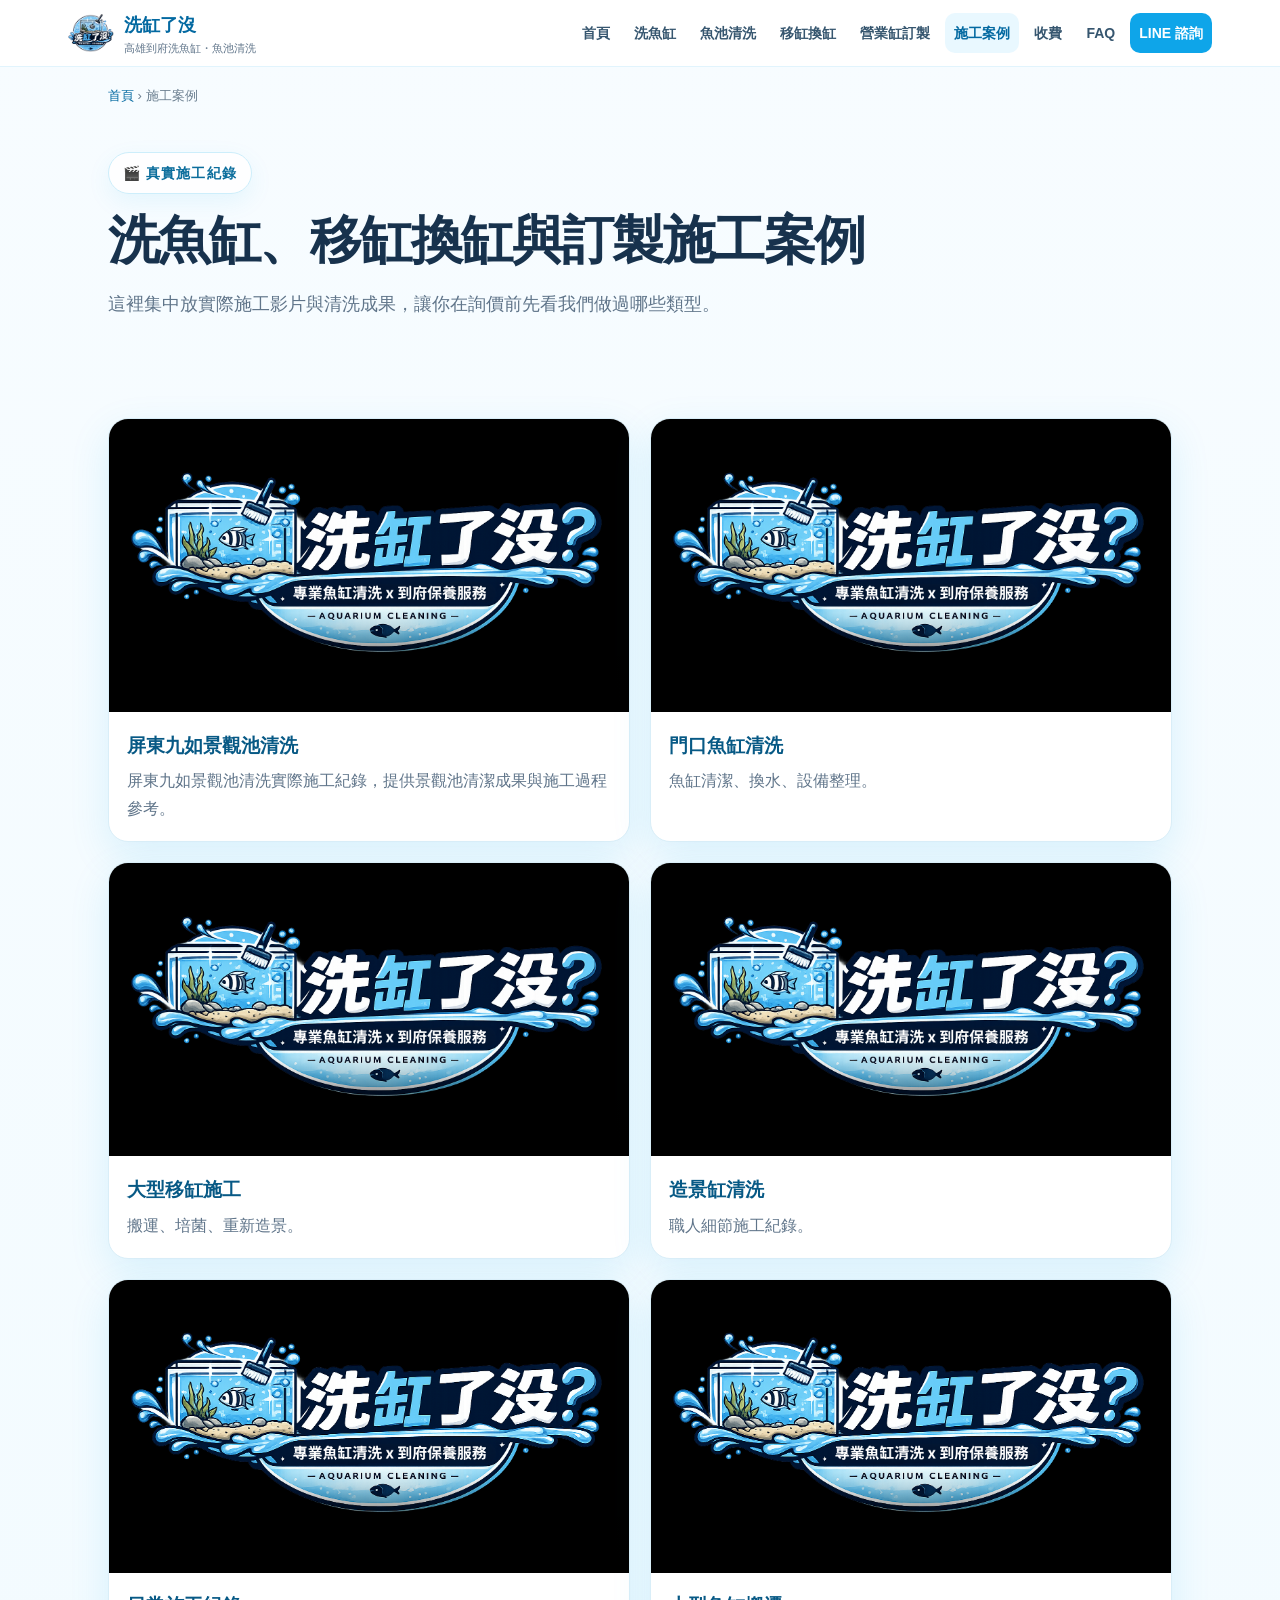
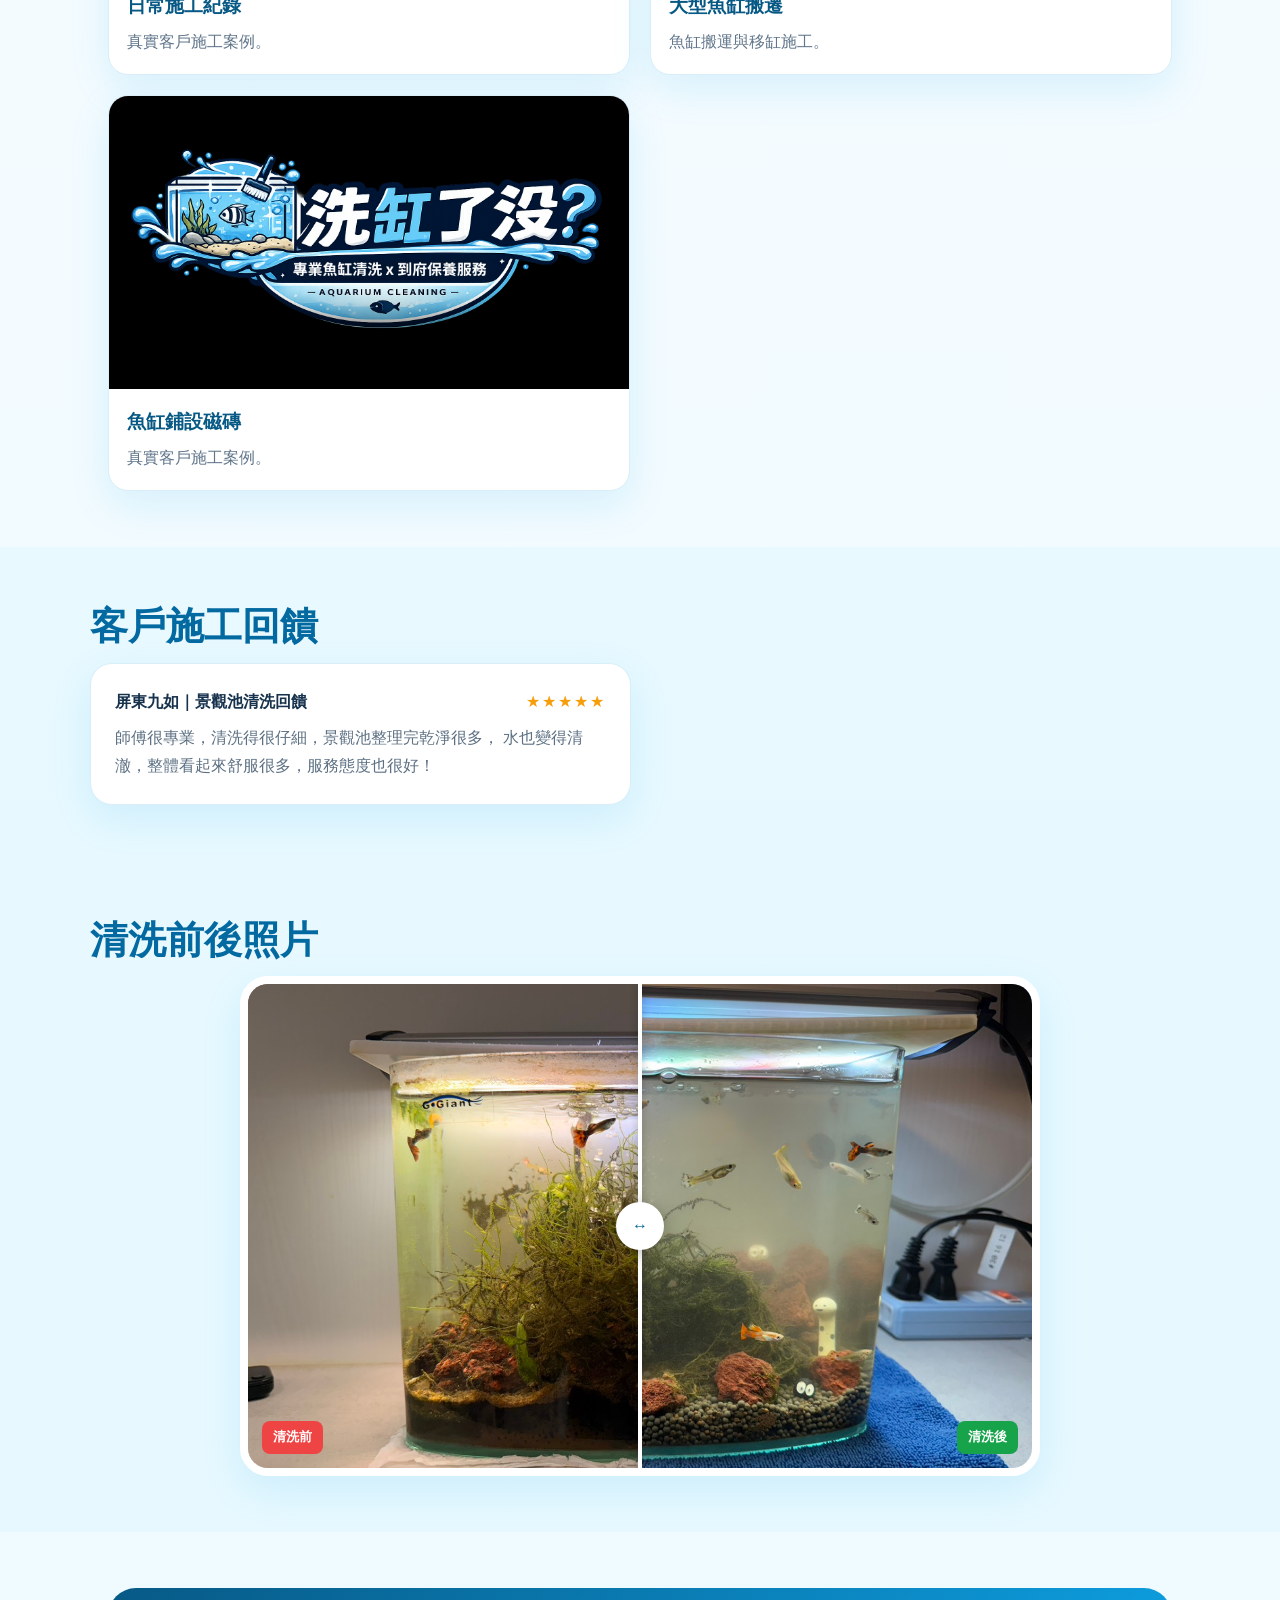
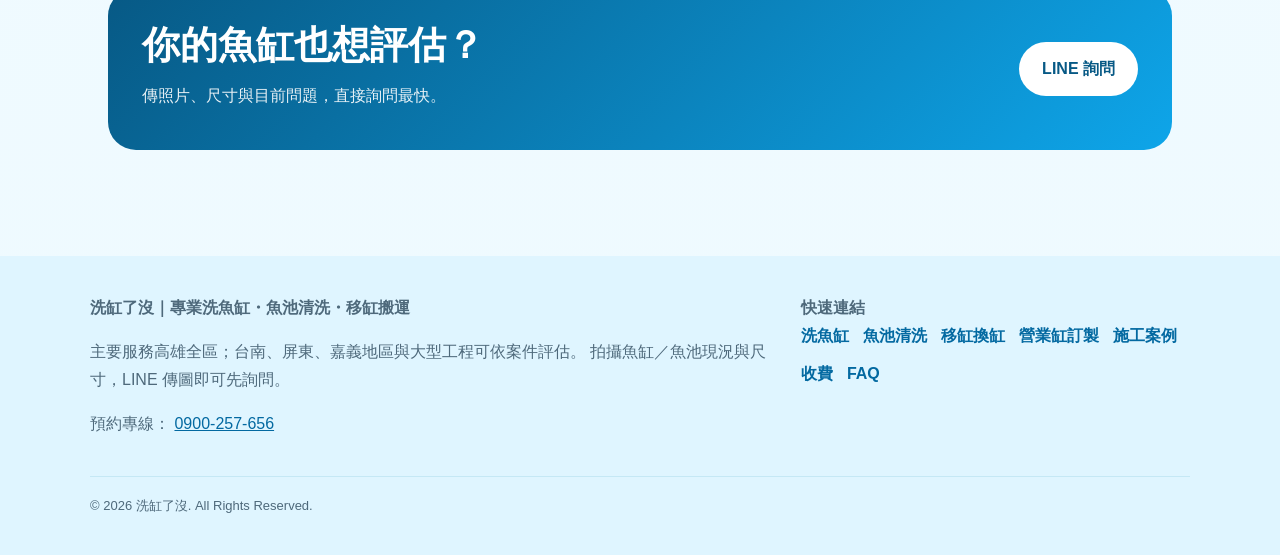
==== commit 4feefaf8: "Update cases.html" ====
--- a/cases.html
+++ b/cases.html
@@ -280,41 +280,55 @@
 
 
         <!-- ==================================================
-             客戶評價區
-
-             ★ 目前你尚未提供「屏東九如」客戶的實際評價原文，
-               所以先保留模板，不自行捏造評價。
-
-             下次有評價時：
-             1. 複製下面模板
-             2. 移除最外層註解
-             3. 改署名與評價文字
+             客戶施工回饋區
+
+             ★ 下次新增評價：
+             1. 複製下面「新增評價模板」
+             2. 貼到 review-grid 裡最上方
+             3. 修改地區／案例名稱
+             4. 修改星等與回饋內容
         ================================================== -->
-
-        <!--
         <section class="section alt">
             <div class="inner">
 
                 <h2>客戶施工回饋</h2>
 
-                <div class="grid two">
+                <div class="grid two" id="review-grid">
+
+                    <!-- ==========================================
+                         ★ 新增評價模板（複製這整段即可）
 
                     <article class="card">
                         <div class="review-head">
-                            <strong>屏東九如｜客戶回饋</strong>
+                            <strong>地區｜施工項目回饋</strong>
                             <span class="stars">★★★★★</span>
                         </div>
 
                         <p>
-                            師傅很專業，清洗得很仔細，景觀池整理完乾淨很多，水也變得清澈，整體看起來舒服很多，服務態度也很好！
+                            這裡貼上回饋內容。
                         </p>
                     </article>
 
+                    ========================================== -->
+
+
+                    <!-- REVIEW 01｜屏東九如景觀池清洗 -->
+                    <article class="card">
+                        <div class="review-head">
+                            <strong>屏東九如｜景觀池清洗回饋</strong>
+                            <span class="stars">★★★★★</span>
+                        </div>
+
+                        <p>
+                            師傅很專業，清洗得很仔細，景觀池整理完乾淨很多，
+                            水也變得清澈，整體看起來舒服很多，服務態度也很好！
+                        </p>
+                    </article>
+
                 </div>
 
             </div>
         </section>
-        -->
 
 
         <!-- ==================================================
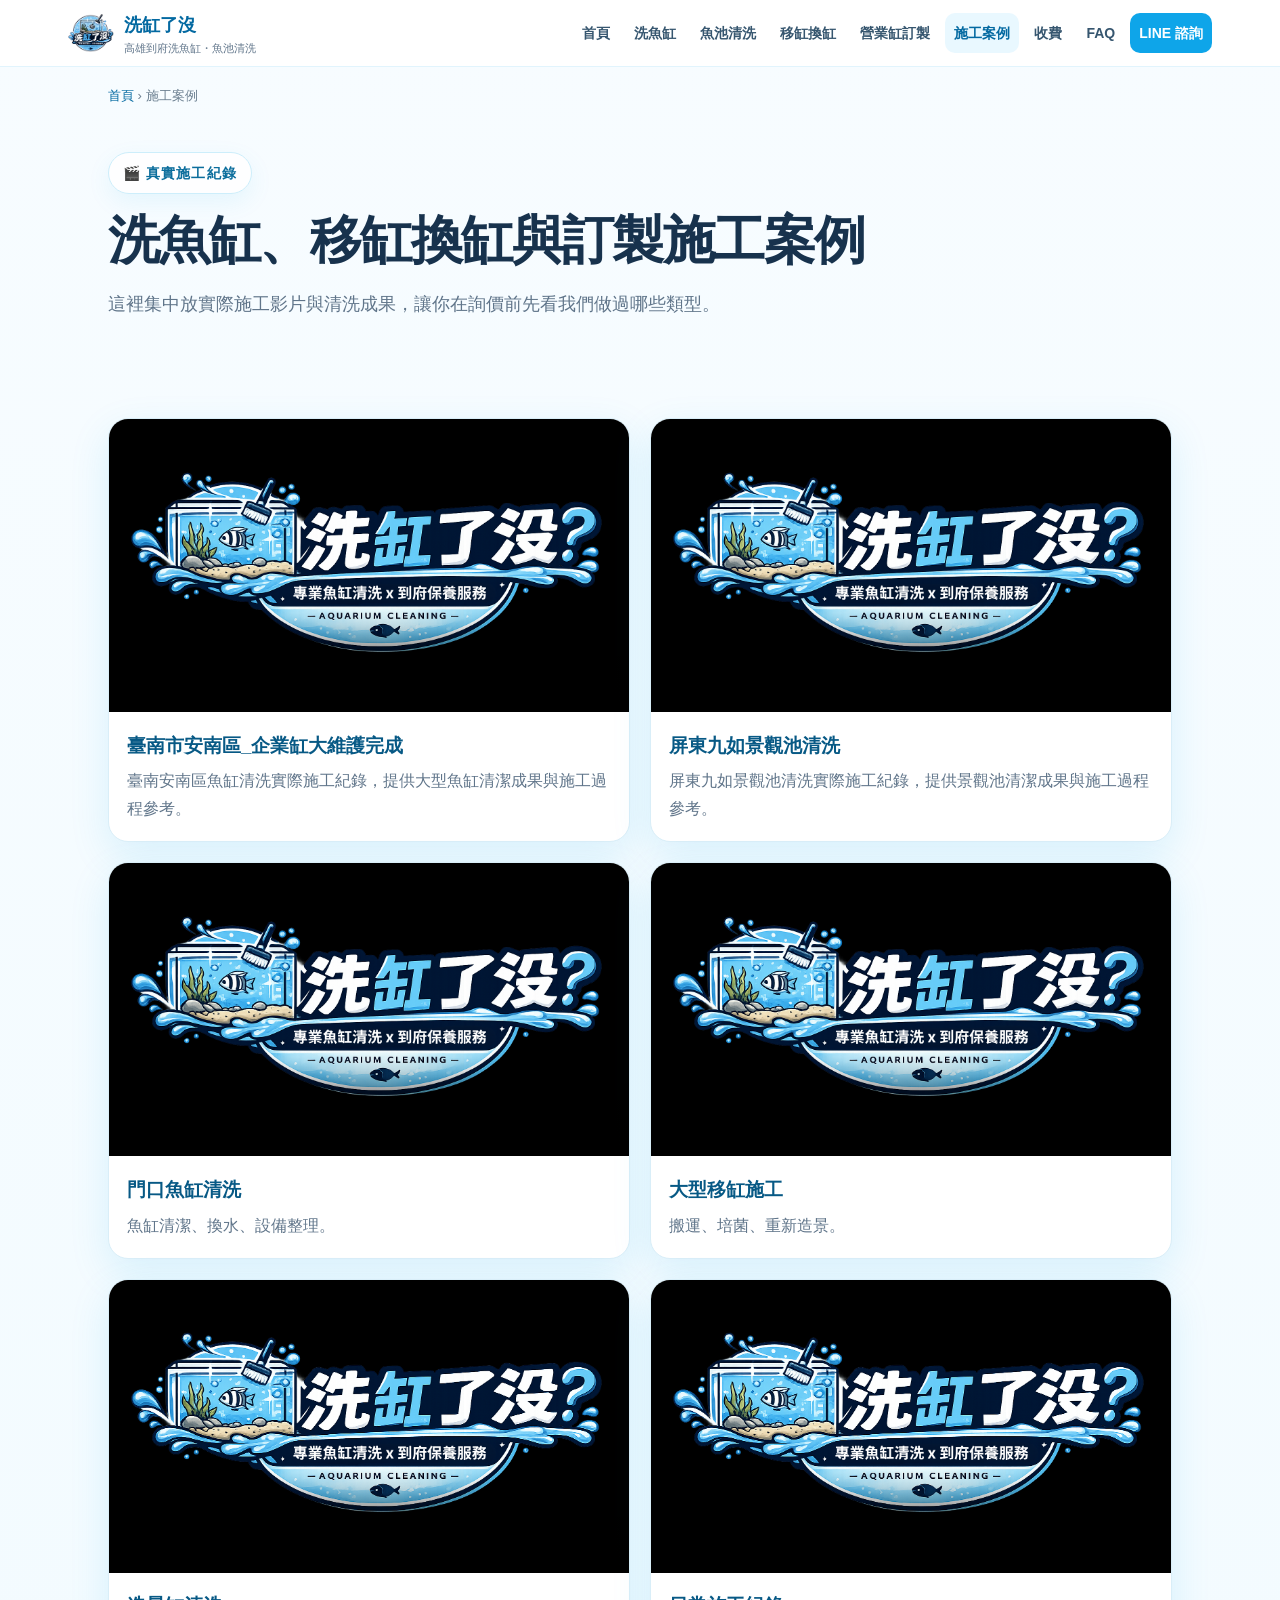
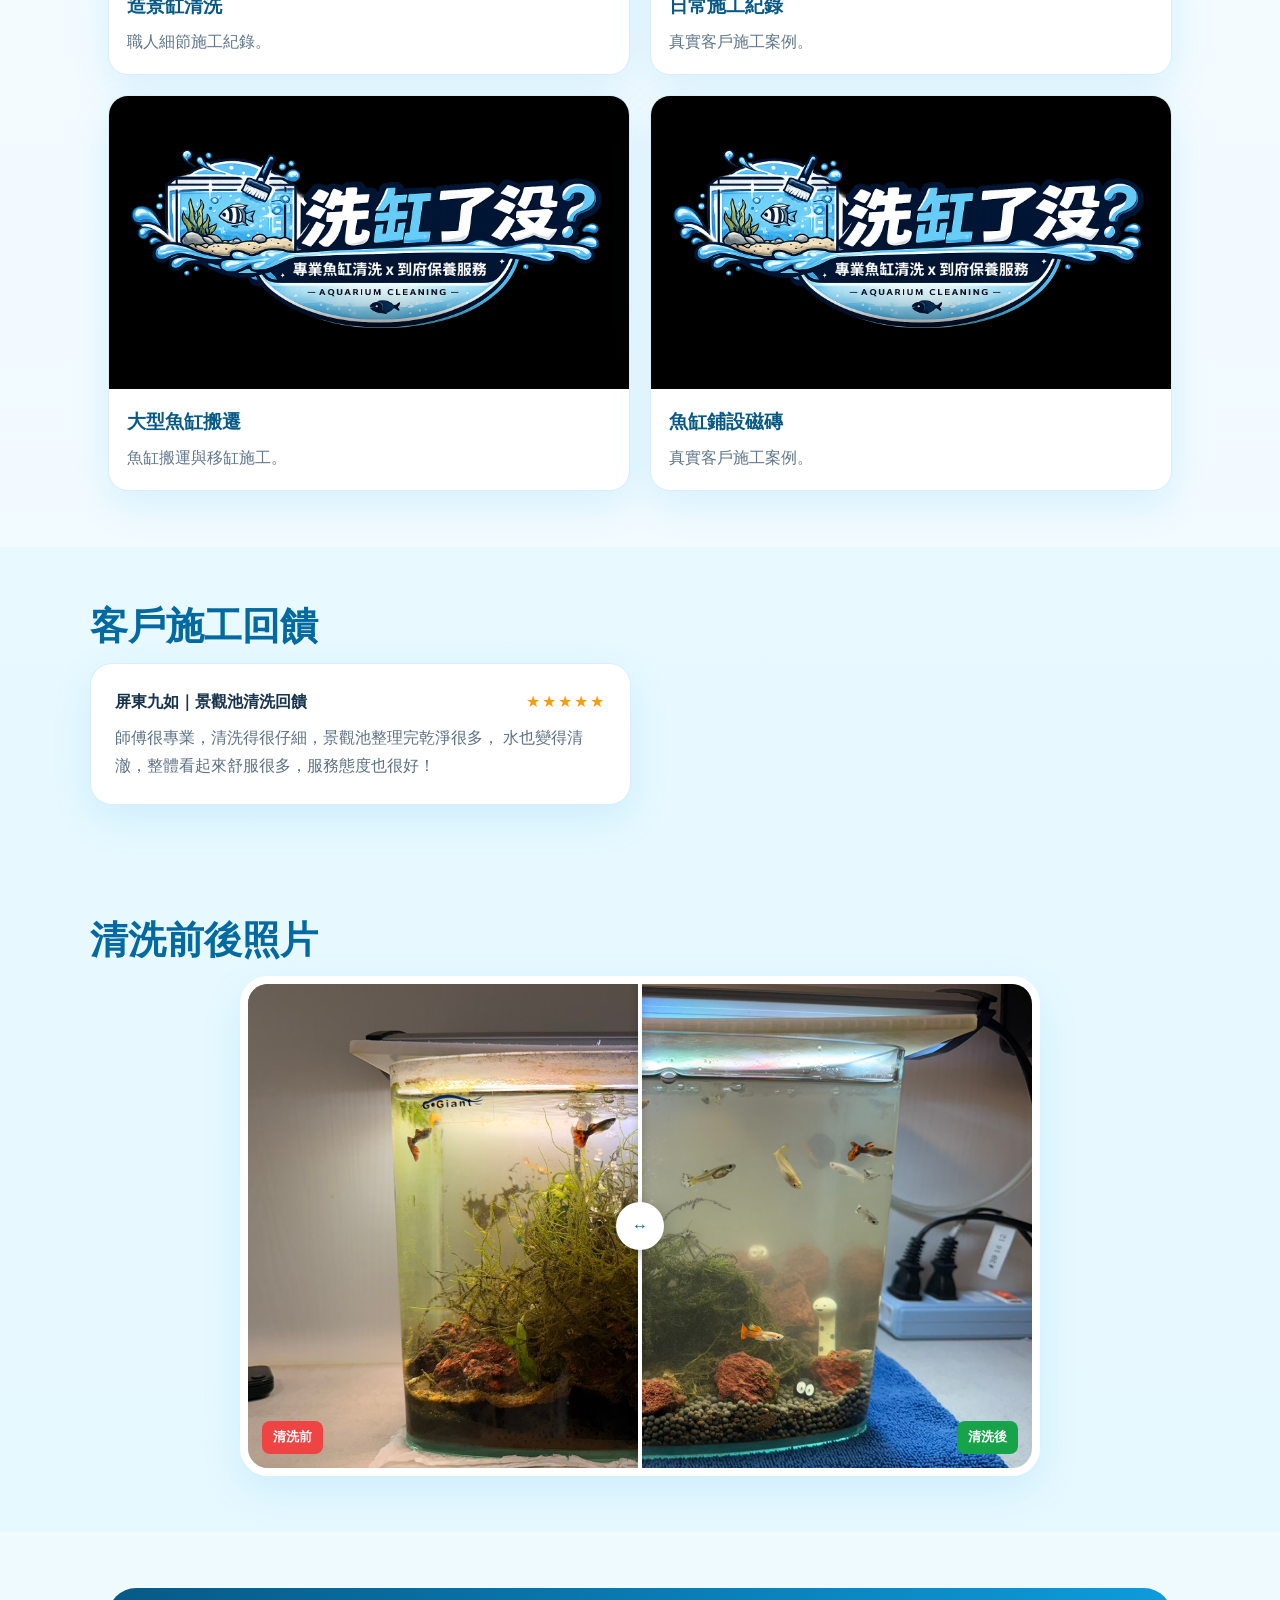
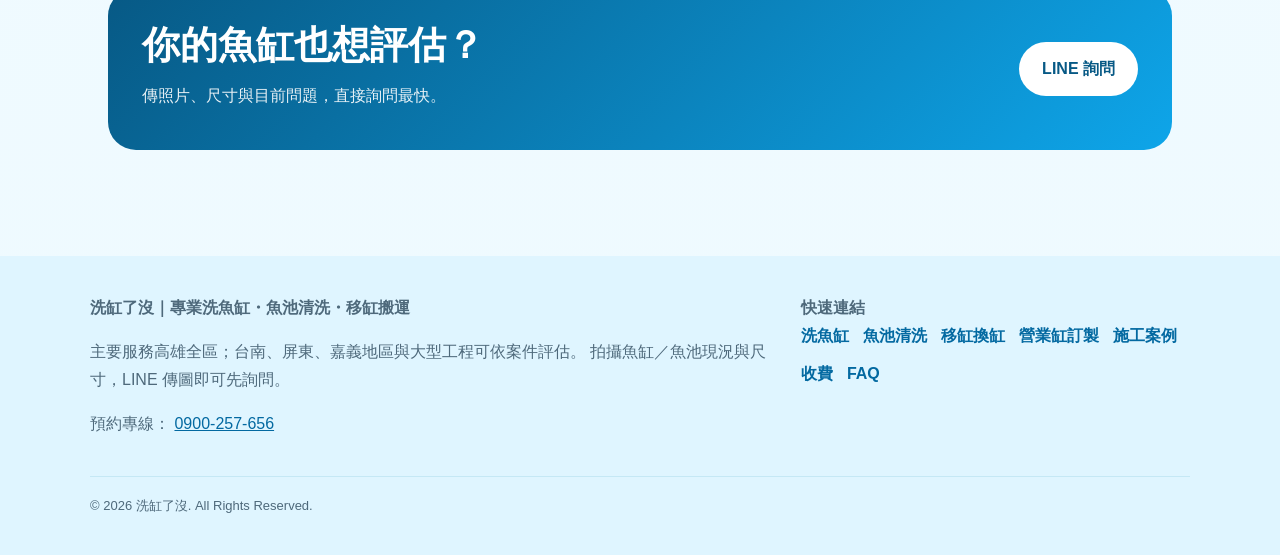
==== commit 5674c685: "Update cases.html" ====
--- a/cases.html
+++ b/cases.html
@@ -156,6 +156,21 @@
 
                 ========================================== -->
 
+                <!-- CASE 08｜臺南市安南區_企業缸大維護完成 -->
+                <article class="video-card">
+                    <video controls
+                           playsinline
+                           preload="metadata"
+                           poster="https://erita2114.github.io/wash-tank/images/logo2.png">
+                        <source src="videos/臺南市安南區_企業缸大樓維護.mp4"
+                                type="video/mp4">
+                    </video>
+
+                    <div class="info">
+                        <h3>臺南市安南區_企業缸大維護完成</h3>
+                        <p>臺南安南區魚缸清洗實際施工紀錄，提供大型魚缸清潔成果與施工過程參考。</p>
+                    </div>
+                </article>
 
                 <!-- CASE 07｜屏東九如景觀池清洗 -->
                 <article class="video-card">
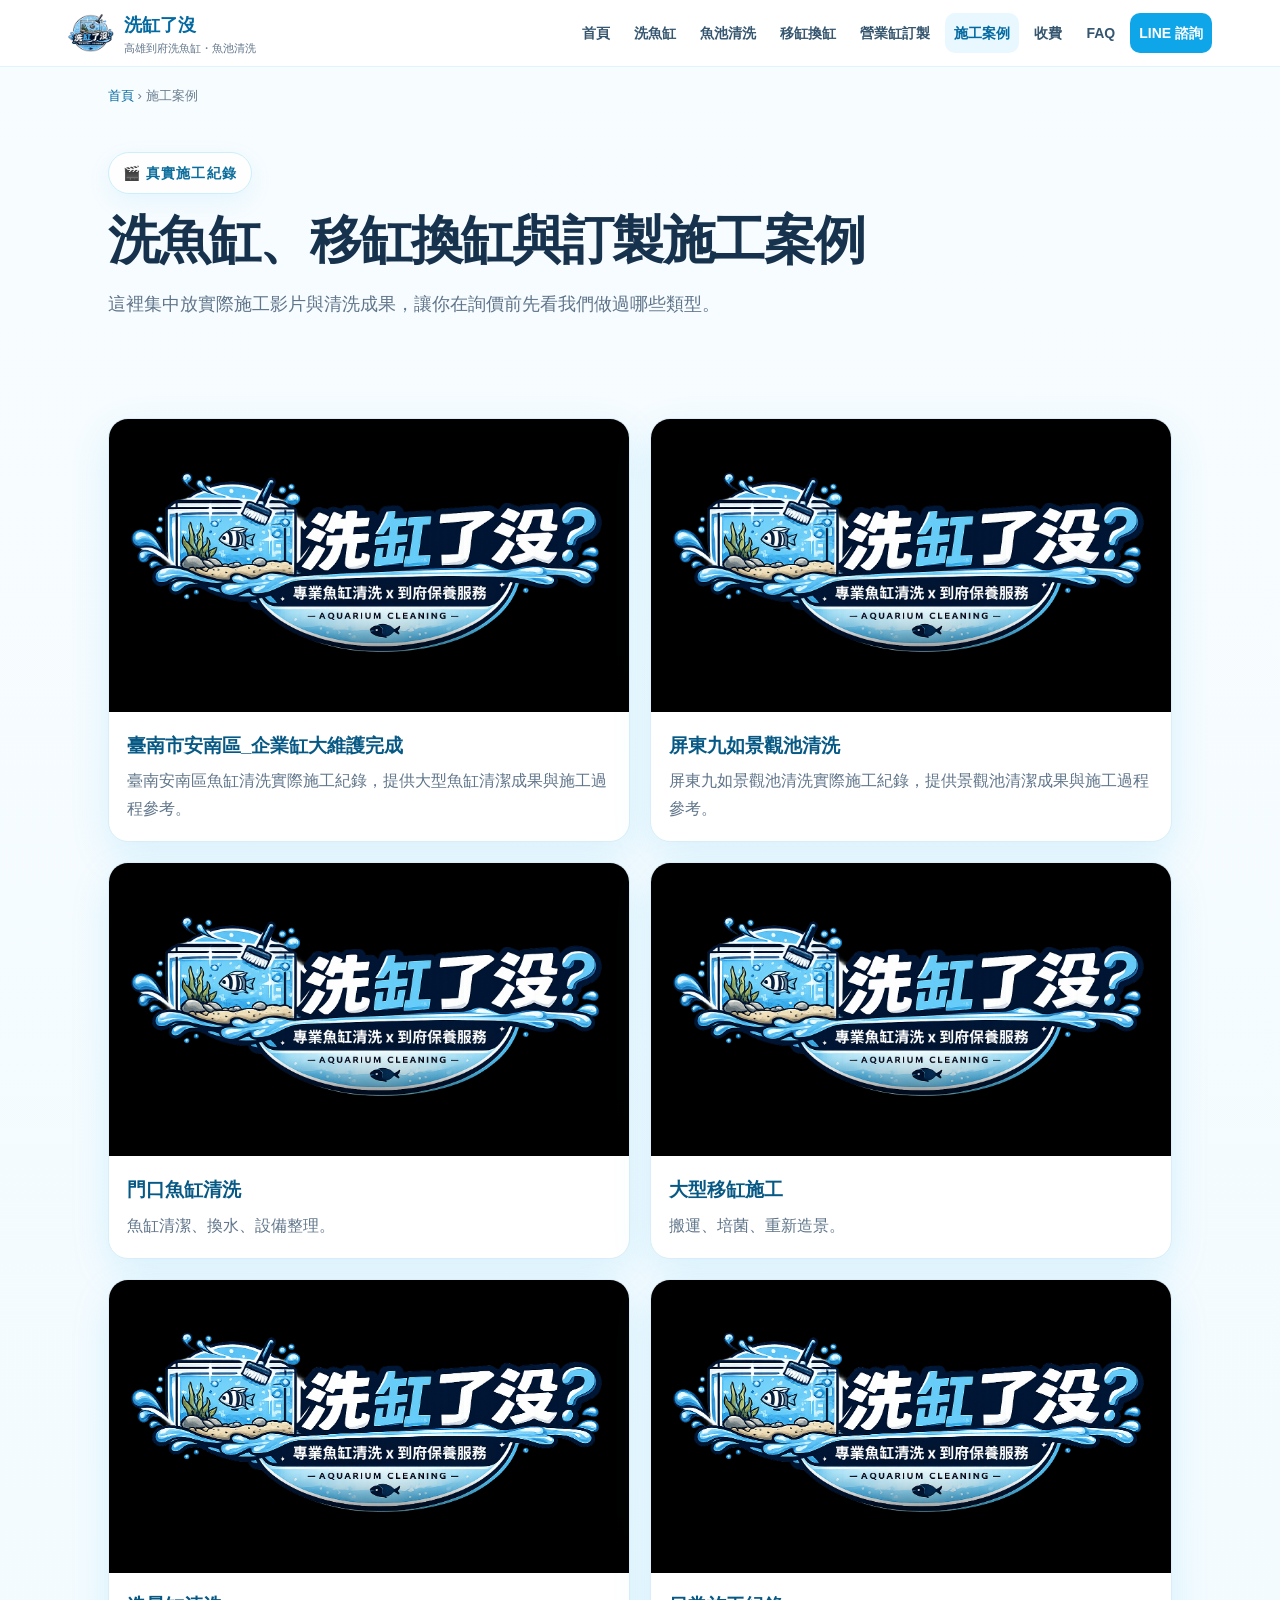
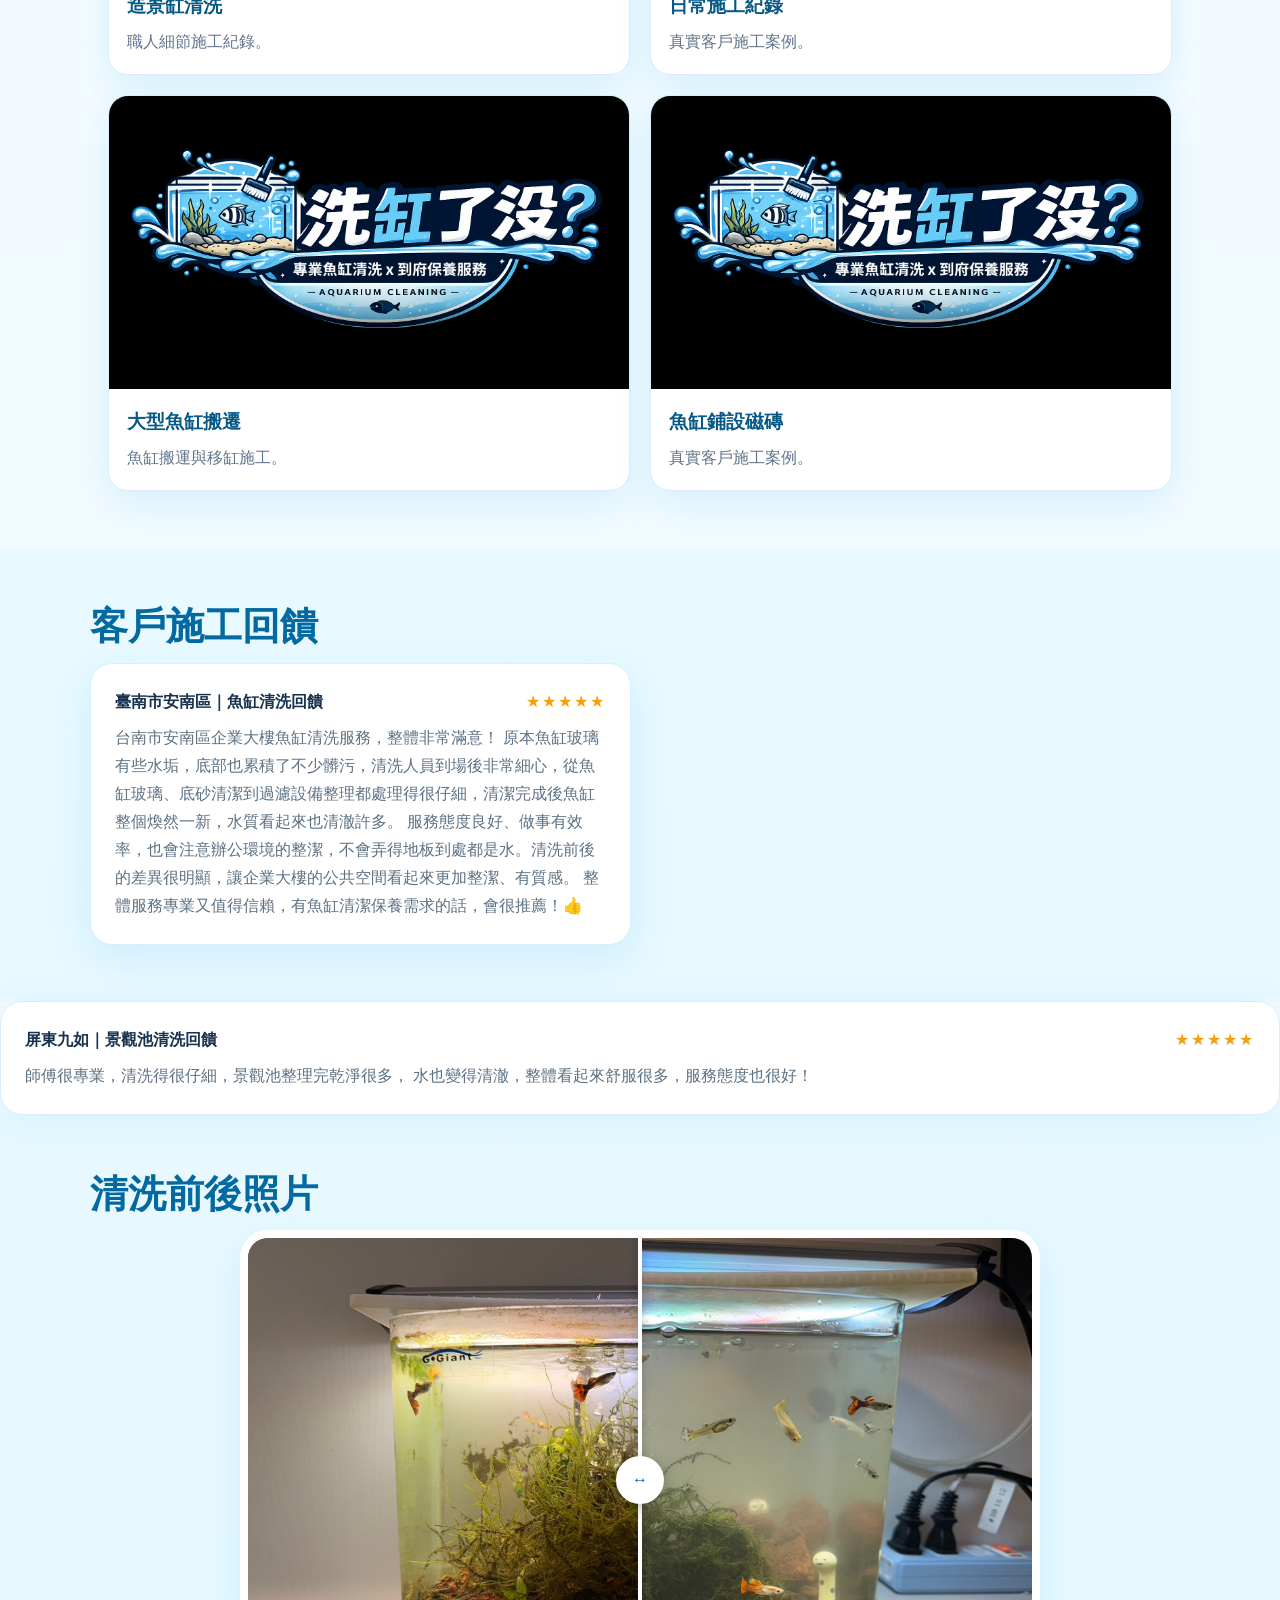
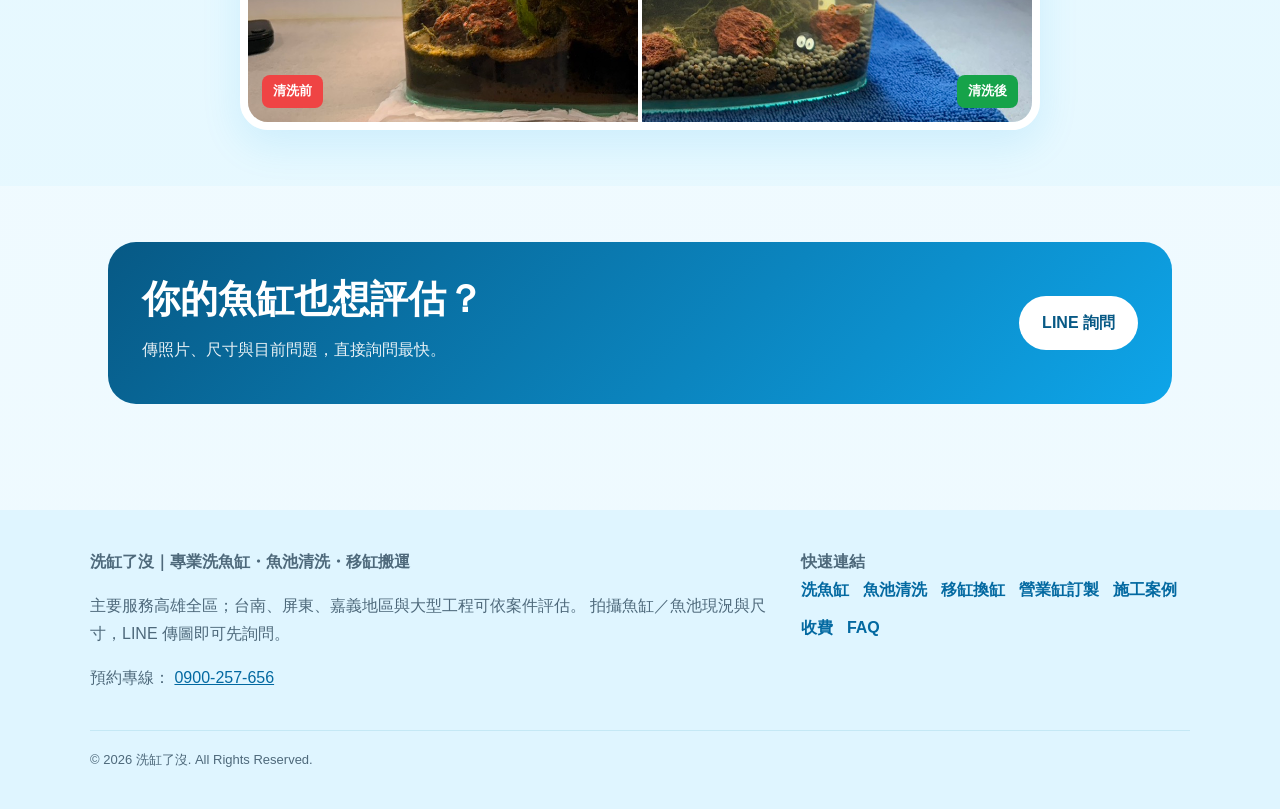
==== commit f685d1fd: "Update cases.html" ====
--- a/cases.html
+++ b/cases.html
@@ -326,6 +326,25 @@
 
                     ========================================== -->
 
+                    <!-- REVIEW 02｜臺南市安南區_企業缸大樓維護 -->
+                    <article class="card">
+                        <div class="review-head">
+                            <strong>臺南市安南區｜魚缸清洗回饋</strong>
+                            <span class="stars">★★★★★</span>
+                        </div>
+
+                        <p>
+                            台南市安南區企業大樓魚缸清洗服務，整體非常滿意！
+原本魚缸玻璃有些水垢，底部也累積了不少髒污，清洗人員到場後非常細心，從魚缸玻璃、底砂清潔到過濾設備整理都處理得很仔細，清潔完成後魚缸整個煥然一新，水質看起來也清澈許多。
+服務態度良好、做事有效率，也會注意辦公環境的整潔，不會弄得地板到處都是水。清洗前後的差異很明顯，讓企業大樓的公共空間看起來更加整潔、有質感。
+整體服務專業又值得信賴，有魚缸清潔保養需求的話，會很推薦！👍
+                        </p>
+                    </article>
+
+                </div>
+
+            </div>
+        </section>
 
                     <!-- REVIEW 01｜屏東九如景觀池清洗 -->
                     <article class="card">
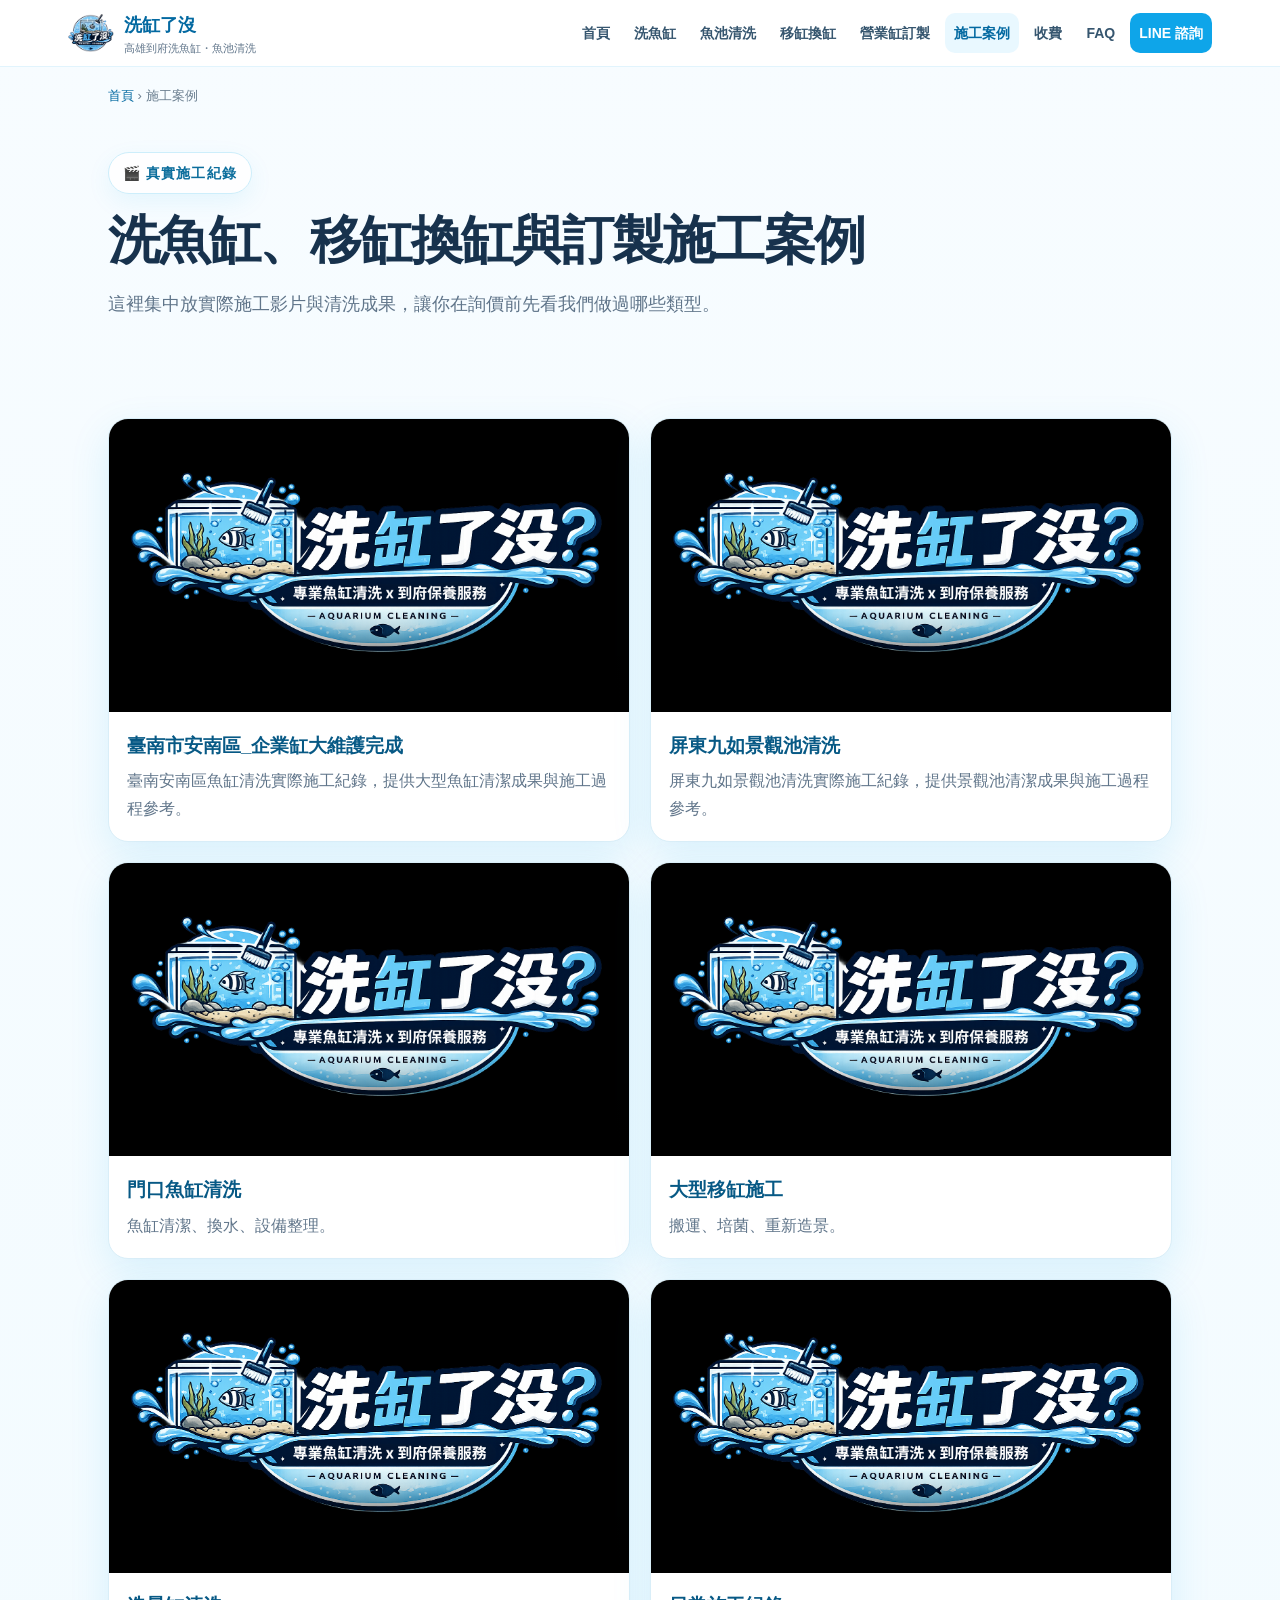
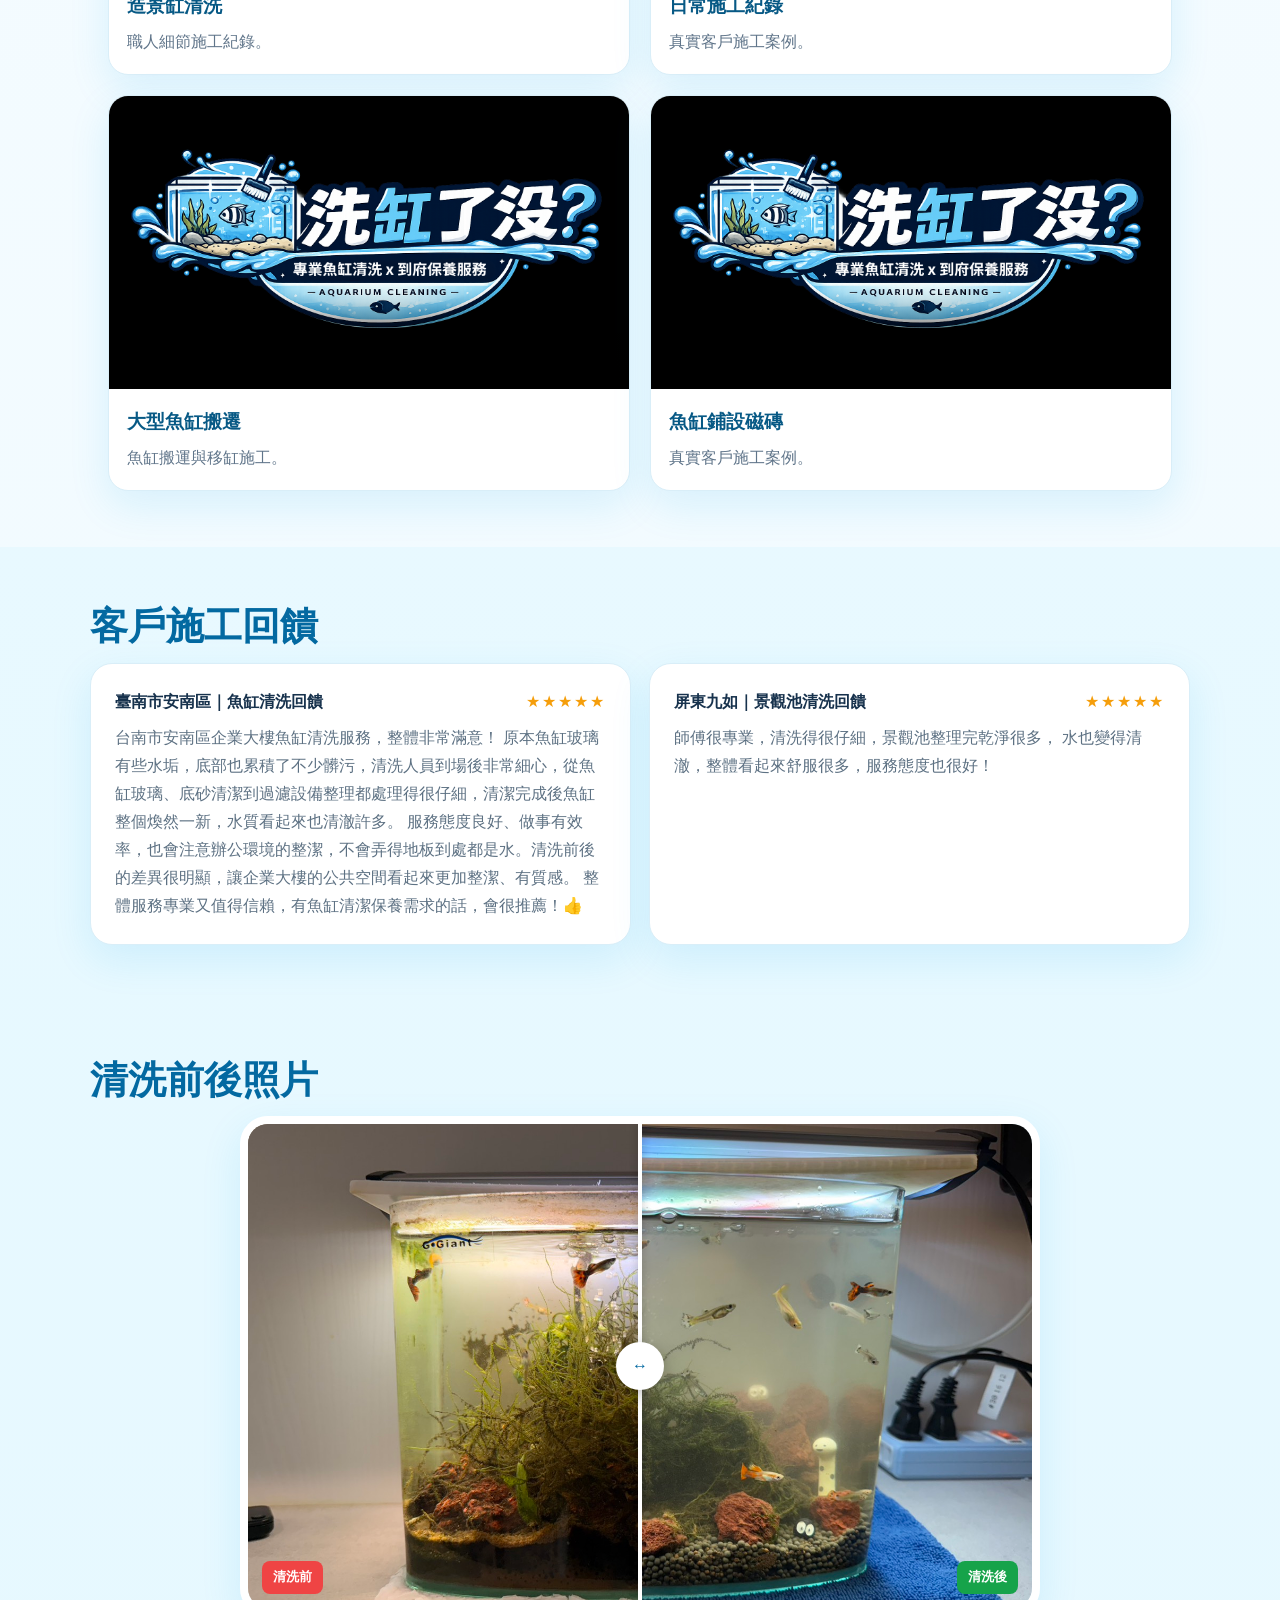
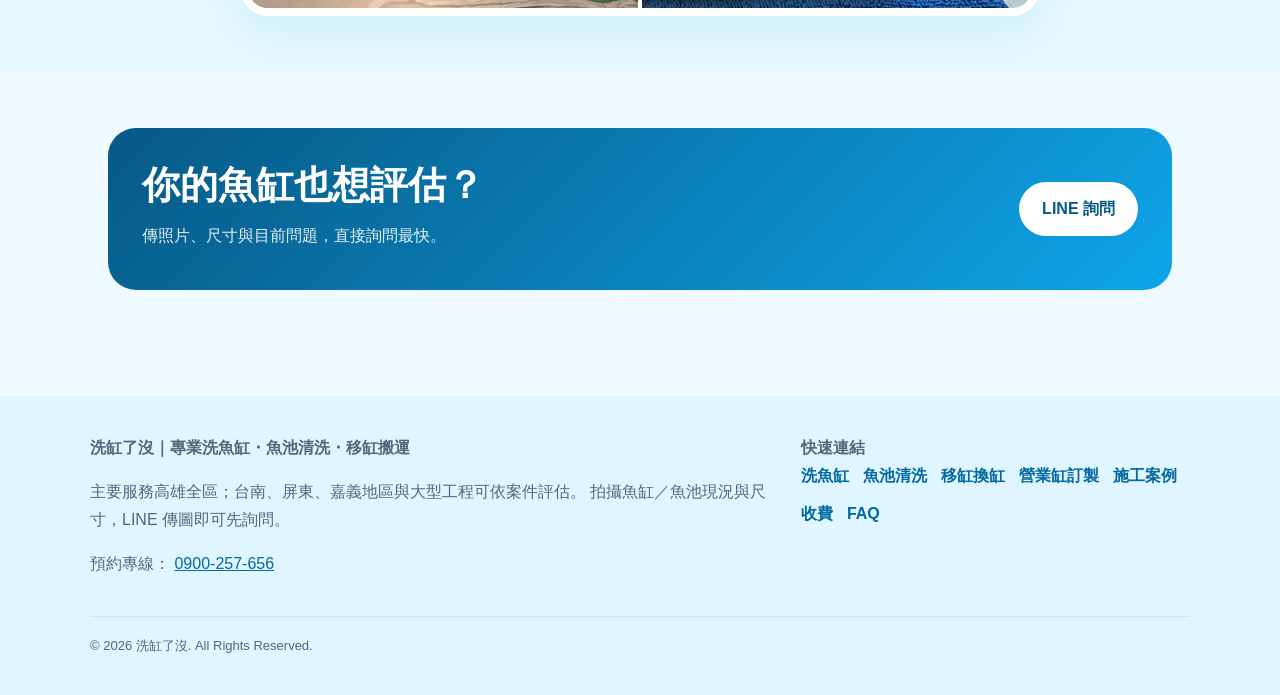
==== commit e1825289: "Update cases.html" ====
--- a/cases.html
+++ b/cases.html
@@ -341,10 +341,6 @@
                         </p>
                     </article>
 
-                </div>
-
-            </div>
-        </section>
 
                     <!-- REVIEW 01｜屏東九如景觀池清洗 -->
                     <article class="card">
